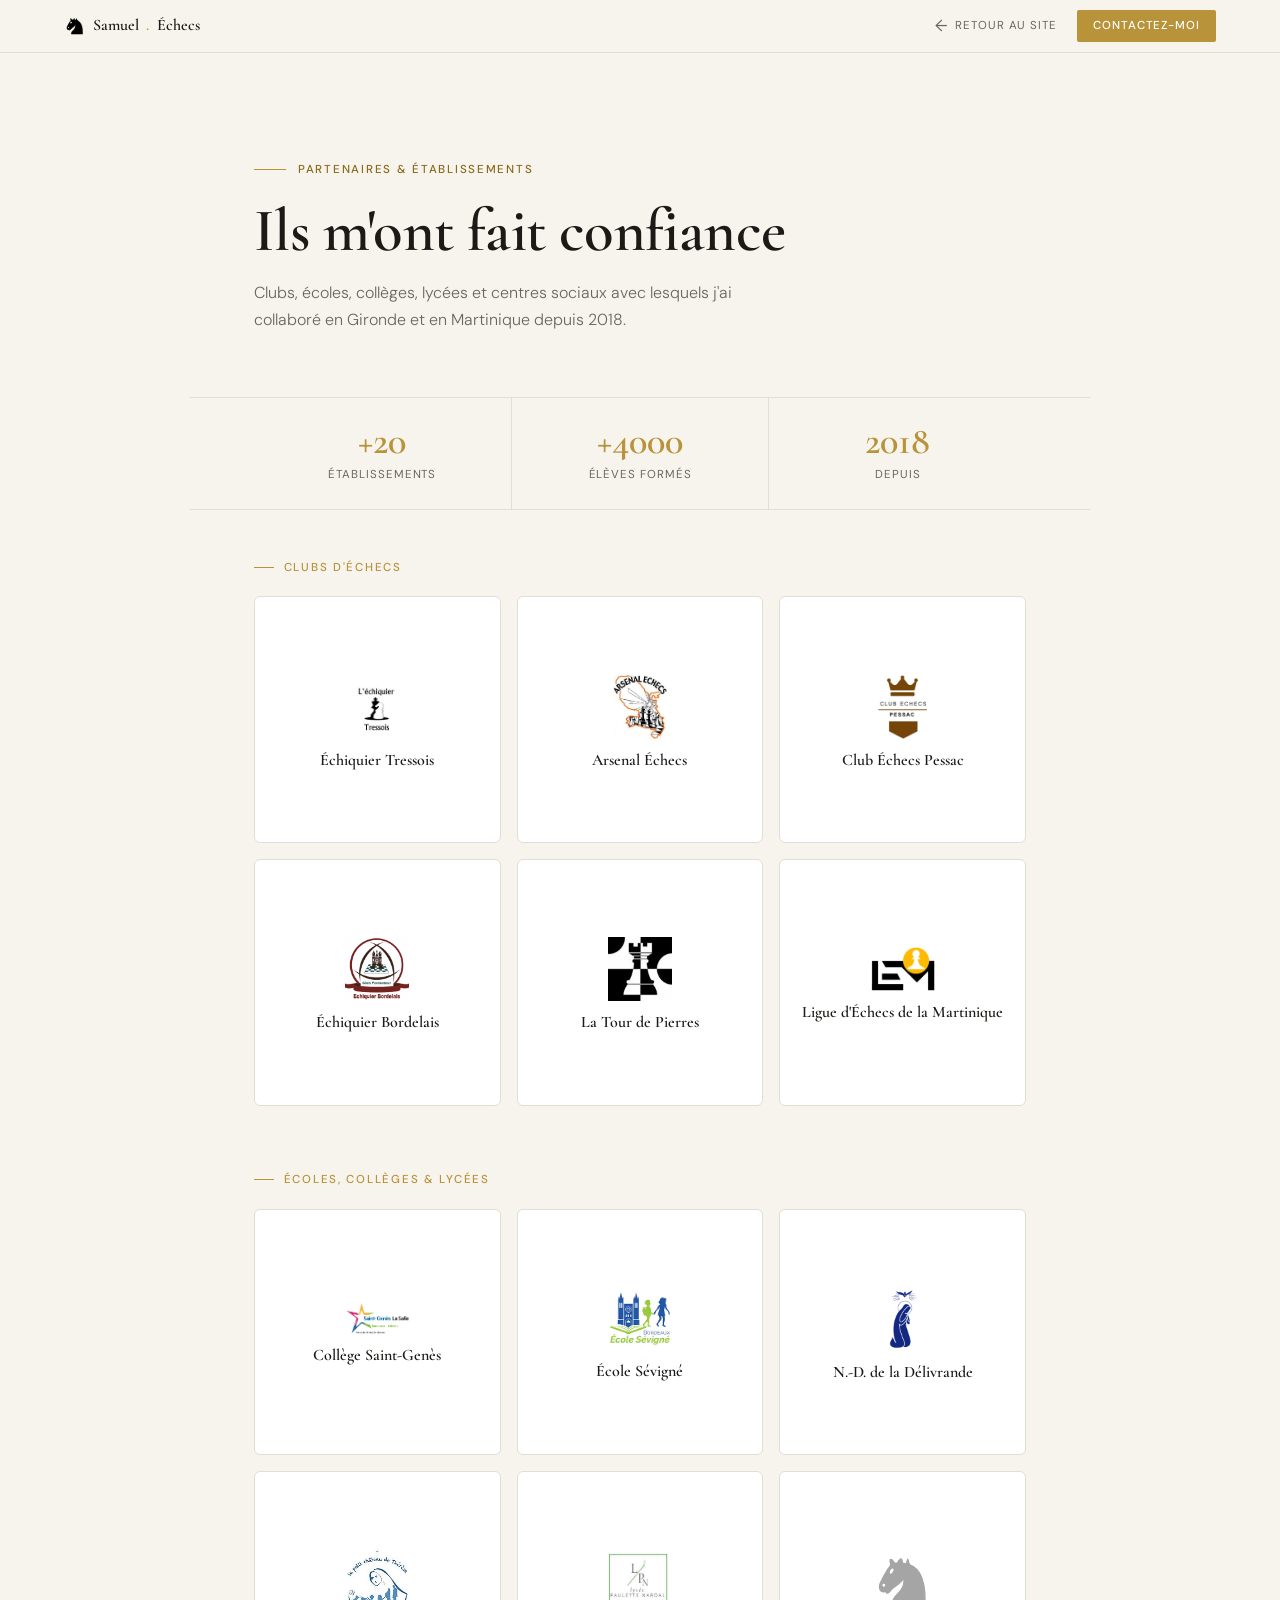
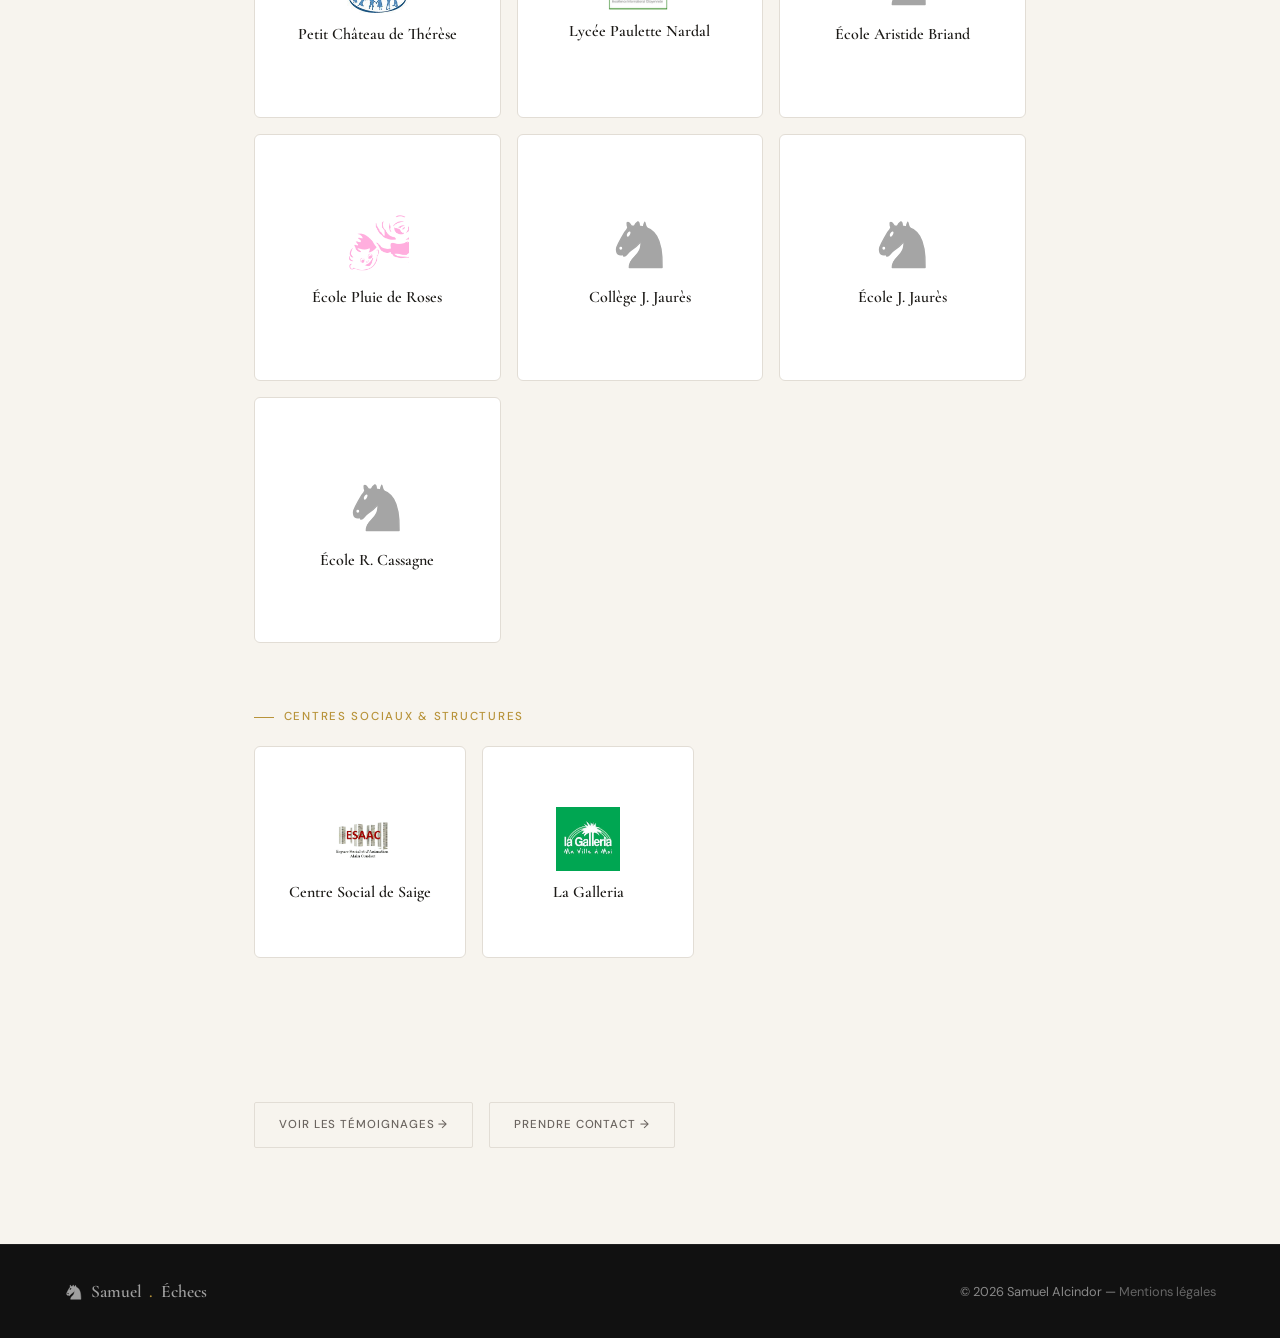
==== confiance.html @ c33df467 "Initial commit — Samuel Échecs site web Site statique complet : index, contact, FAQ, témoignages, pa" ====
﻿<!DOCTYPE html>
<html lang="fr">
<head>
<meta charset="UTF-8">
<meta name="viewport" content="width=device-width, initial-scale=1.0">
<title>Ils m'ont fait confiance — Samuel Échecs</title>
<meta name="description" content="Les écoles, collèges, lycées et clubs avec lesquels Samuel Alcindor a collaboré pour proposer des cours d'échecs en Gironde et en Martinique.">
<meta name="robots" content="index, follow">
<link rel="canonical" href="https://samuel-echecs.fr/confiance.html">
<link rel="icon" type="image/svg+xml" href="logos/knight.svg">
<link href="https://fonts.googleapis.com/css2?family=Cormorant+Garamond:ital,wght@0,400;0,600;1,400&family=DM+Sans:wght@300;400;500&display=swap" rel="stylesheet">
<link rel="stylesheet" href="style-pages.css">
<style>
  /* Styles spécifiques à la page confiance */
  .page-header { max-width: 900px; }

  /* STATS */
  .stats-strip { display: flex; gap: 0; max-width: 900px; margin: 0 auto 3rem; padding: 0 4rem; border-top: 1px solid var(--border); border-bottom: 1px solid var(--border); }
  .stat-item { flex: 1; padding: 1.5rem 0; text-align: center; border-right: 1px solid var(--border); }
  .stat-item:last-child { border-right: none; }
  .stat-number { font-family: 'Cormorant Garamond', serif; font-size: 2.4rem; font-weight: 600; color: var(--gold); display: block; line-height: 1; }
  .stat-label { font-size: 0.72rem; color: var(--muted); text-transform: uppercase; letter-spacing: 0.08em; margin-top: 0.3rem; display: block; }

  /* SECTION */
  .section-block { max-width: 900px; margin: 0 auto; padding: 0 4rem 5rem; }
  .section-label { font-size: 0.72rem; font-weight: 500; letter-spacing: 0.15em; text-transform: uppercase; color: var(--gold); margin-bottom: 1.2rem; display: flex; align-items: center; gap: 0.6rem; }
  .section-label::before { content: ''; display: inline-block; width: 20px; height: 1px; background: var(--gold); }

  /* GRILLE PARTENAIRES */
  .partners-full-grid { display: grid; grid-template-columns: repeat(auto-fill, minmax(200px, 1fr)); gap: 1rem; margin-bottom: 4rem; }

  /* CARTE */
  .pc { position: relative; overflow: hidden; background: var(--white); border: 1px solid var(--border); border-radius: 6px; aspect-ratio: 1 / 1; display: flex; flex-direction: column; align-items: center; justify-content: center; gap: 0.75rem; padding: 1.5rem 1rem 1.2rem; cursor: default; transition: box-shadow 0.2s, border-color 0.2s; }
  .pc:hover { box-shadow: 0 8px 32px rgba(0,0,0,0.1); border-color: rgba(184,147,58,0.3); }
  .pc-logo { max-width: 64px; max-height: 64px; object-fit: contain; }
  .pc-badge { width: 56px; height: 56px; border-radius: 4px; display: flex; align-items: center; justify-content: center; font-size: 0.75rem; font-weight: 700; letter-spacing: 0.04em; flex-shrink: 0; }
  .pc-badge.dark    { background: var(--dark); color: #fff; }
  .pc-badge.gold    { background: var(--gold); color: #fff; }
  .pc-badge.outline { background: transparent; border: 2px solid var(--border); color: var(--dark); }
  .pc-name { font-family: 'Cormorant Garamond', serif; font-size: 1rem; font-weight: 600; color: var(--dark); text-align: center; line-height: 1.2; }

  footer { margin-top: 2rem; }

  @media (max-width: 768px) {
    .stats-strip { padding: 0 1.5rem; flex-wrap: wrap; }
    .stat-item { flex: 1 1 50%; border-right: none; border-bottom: 1px solid var(--border); }
    .section-block { padding: 0 1.5rem 3rem; }
    .partners-full-grid { grid-template-columns: repeat(auto-fill, minmax(150px, 1fr)); gap: 0.75rem; }
  }
</style>
</head>
<body>

<nav>
  <a href="index.html" class="nav-logo">
    <img src="logos/knight.svg" alt="Cavalier échecs">
    Samuel<span>.</span>Échecs
  </a>
  <div class="nav-right">
    <a href="index.html" class="nav-back">Retour au site</a>
    <a href="contact.html" class="nav-cta">Contactez-moi</a>
  </div>
</nav>

<header class="page-header">
  <p class="page-eyebrow">Partenaires & Établissements</p>
  <h1 class="page-title">Ils m'ont fait confiance</h1>
  <p class="page-subtitle">Clubs, écoles, collèges, lycées et centres sociaux avec lesquels j'ai collaboré en Gironde et en Martinique depuis 2018.</p>
</header>

<div class="stats-strip">
  <div class="stat-item">
    <span class="stat-number">+20</span>
    <span class="stat-label">Établissements</span>
  </div>
  <div class="stat-item">
    <span class="stat-number">+4000</span>
    <span class="stat-label">Élèves formés</span>
  </div>
  <div class="stat-item">
    <span class="stat-number">2018</span>
    <span class="stat-label">Depuis</span>
  </div>
</div>

<!-- CLUBS -->
<div class="section-block">
  <p class="section-label">Clubs d'échecs</p>
  <div class="partners-full-grid">

    <div class="pc">
      <img src="logos/tressois.png" alt="" class="pc-logo">
      <p class="pc-name">Échiquier Tressois</p>
    </div>

    <div class="pc">
      <img src="logos/arsenal.jpg" alt="" class="pc-logo">
      <p class="pc-name">Arsenal Échecs</p>
    </div>

    <div class="pc">
      <img src="logos/pessac.png" alt="" class="pc-logo">
      <p class="pc-name">Club Échecs Pessac</p>
    </div>

    <div class="pc">
      <img src="logos/bordelais.png" alt="" class="pc-logo">
      <p class="pc-name">Échiquier Bordelais</p>
    </div>

    <div class="pc">
      <img src="logos/tour-de-pierres.jpg" alt="" class="pc-logo">
      <p class="pc-name">La Tour de Pierres</p>
    </div>

    <div class="pc">
      <img src="logos/martinique.png" alt="" class="pc-logo">
      <p class="pc-name">Ligue d'Échecs de la Martinique</p>
    </div>

  </div>

  <!-- ÉCOLES & COLLÈGES -->
  <p class="section-label">Écoles, collèges & lycées</p>
  <div class="partners-full-grid">

    <div class="pc">
      <img src="logos/saint-genes.png" alt="" class="pc-logo">
      <p class="pc-name">Collège Saint-Genès</p>
    </div>

    <div class="pc">
      <img src="logos/sevigne.png" alt="" class="pc-logo">
      <p class="pc-name">École Sévigné</p>
    </div>

    <div class="pc">
      <img src="logos/ndd.png" alt="" class="pc-logo">
      <p class="pc-name">N.-D. de la Délivrande</p>
    </div>

    <div class="pc">
      <img src="logos/petit-chateau.jpg" alt="" class="pc-logo">
      <p class="pc-name">Petit Château de Thérèse</p>
    </div>

    <div class="pc">
      <img src="logos/nardal.png" alt="" class="pc-logo">
      <p class="pc-name">Lycée Paulette Nardal</p>
    </div>

    <div class="pc">
      <img src="logos/knight.svg" alt="" class="pc-logo" style="opacity:0.35;filter:grayscale(1);">
      <p class="pc-name">École Aristide Briand</p>
    </div>

    <div class="pc">
      <img src="logos/pluie-de-roses.png" alt="" class="pc-logo">
      <p class="pc-name">École Pluie de Roses</p>
    </div>

    <div class="pc">
      <img src="logos/knight.svg" alt="" class="pc-logo" style="opacity:0.35;filter:grayscale(1);">
      <p class="pc-name">Collège J. Jaurès</p>
    </div>

    <div class="pc">
      <img src="logos/knight.svg" alt="" class="pc-logo" style="opacity:0.35;filter:grayscale(1);">
      <p class="pc-name">École J. Jaurès</p>
    </div>

    <div class="pc">
      <img src="logos/knight.svg" alt="" class="pc-logo" style="opacity:0.35;filter:grayscale(1);">
      <p class="pc-name">École R. Cassagne</p>
    </div>

  </div>

  <!-- CENTRES & STRUCTURES -->
  <p class="section-label">Centres sociaux & structures</p>
  <div class="partners-full-grid" style="max-width: 440px;">

    <div class="pc">
      <img src="logos/saige.png" alt="" class="pc-logo">
      <p class="pc-name">Centre Social de Saige</p>
    </div>

    <div class="pc">
      <img src="logos/galleria.jpg" alt="" class="pc-logo">
      <p class="pc-name">La Galleria</p>
    </div>

  </div>

</div>

<div style="max-width:900px;margin:0 auto;padding:0 4rem 4rem;display:flex;gap:1rem;flex-wrap:wrap;">
  <a href="temoignages.html" style="font-size:0.72rem;font-weight:500;letter-spacing:0.08em;text-transform:uppercase;color:var(--muted);text-decoration:none;border:1px solid var(--border);padding:0.75rem 1.5rem;border-radius:2px;transition:all 0.2s;">Voir les témoignages →</a>
  <a href="contact.html" style="font-size:0.72rem;font-weight:500;letter-spacing:0.08em;text-transform:uppercase;color:var(--muted);text-decoration:none;border:1px solid var(--border);padding:0.75rem 1.5rem;border-radius:2px;transition:all 0.2s;">Prendre contact →</a>
</div>

<footer>
  <a href="index.html" class="logo">
    <img src="logos/knight.svg" alt="Samuel Alcindor">
    Samuel<span>.</span>Échecs
  </a>
  <p>© 2026 Samuel Alcindor — <a href="mentions-legales.html" style="color:inherit;opacity:0.7;text-decoration:none;">Mentions légales</a></p>
</footer>

</body>
</html>
---- style-pages.css ----
/* ============================================================
   style-pages.css — CSS partagé entre faq, temoignages, confiance
   ============================================================ */

*, *::before, *::after { box-sizing: border-box; margin: 0; padding: 0; }

:root {
  --cream: #F7F4EE;
  --dark: #1C1A17;
  --gold: #B8933A;
  --gold-text: #8A6A1A; /* accessible sur fond clair — ratio ≥4.5:1 */
  --muted: #6B6560;
  --white: #FFFFFF;
  --border: #E2DDD5;
}

html { scroll-behavior: smooth; }

body {
  font-family: 'DM Sans', sans-serif;
  background: var(--cream);
  color: var(--dark);
  font-size: 16px;
  line-height: 1.7;
  overflow-x: hidden;
}

/* NAV */
nav {
  position: fixed;
  top: 0; left: 0; right: 0;
  z-index: 100;
  padding: 0.6rem 4rem;
  display: flex;
  justify-content: space-between;
  align-items: center;
  background: rgba(247,244,238,0.95);
  backdrop-filter: blur(12px);
  border-bottom: 1px solid var(--border);
}

.nav-logo {
  font-family: 'Cormorant Garamond', serif;
  font-size: 1rem;
  font-weight: 600;
  color: var(--dark);
  text-decoration: none;
  display: flex;
  align-items: center;
  gap: 0.45rem;
}

.nav-logo img { width: 22px; height: 22px; object-fit: contain; flex-shrink: 0; }
.nav-logo span { color: var(--gold); }

.nav-right {
  display: flex;
  align-items: center;
  gap: 1.25rem;
}

.nav-back {
  font-size: 0.72rem;
  font-weight: 400;
  letter-spacing: 0.08em;
  text-transform: uppercase;
  color: var(--muted);
  text-decoration: none;
  display: flex;
  align-items: center;
  gap: 0.5rem;
  transition: color 0.2s;
}

.nav-back:hover { color: var(--dark); }
.nav-back::before { content: '←'; font-size: 1rem; letter-spacing: 0; }

.nav-cta {
  font-size: 0.72rem;
  font-weight: 500;
  letter-spacing: 0.08em;
  text-transform: uppercase;
  color: var(--white);
  background: var(--gold);
  text-decoration: none;
  padding: 0.4rem 1rem;
  border-radius: 2px;
  transition: background 0.2s;
}

.nav-cta:hover { background: #A07E2E; }

@media (max-width: 600px) { .nav-back { display: none; } }

/* PAGE HEADER */
.page-header {
  padding: 10rem 4rem 4rem;
  max-width: 960px;
  margin: 0 auto;
}

.page-eyebrow {
  font-size: 0.72rem;
  font-weight: 500;
  letter-spacing: 0.15em;
  text-transform: uppercase;
  color: var(--gold-text);
  margin-bottom: 1.2rem;
  display: flex;
  align-items: center;
  gap: 0.75rem;
}

.page-eyebrow::before {
  content: '';
  display: inline-block;
  width: 32px; height: 1px;
  background: var(--gold);
}

.page-title {
  font-family: 'Cormorant Garamond', serif;
  font-size: clamp(2.4rem, 5vw, 3.8rem);
  font-weight: 600;
  line-height: 1.05;
  color: var(--dark);
  margin-bottom: 1rem;
  letter-spacing: -0.01em;
}

.page-subtitle {
  font-size: 1rem;
  color: var(--muted);
  font-weight: 300;
  max-width: 540px;
  line-height: 1.7;
}

/* FOOTER */
footer {
  background: #111;
  padding: 2rem 4rem;
  display: flex;
  justify-content: space-between;
  align-items: center;
  border-top: 1px solid rgba(255,255,255,0.06);
}

footer .logo {
  font-family: 'Cormorant Garamond', serif;
  font-size: 1.1rem;
  font-weight: 600;
  color: rgba(255,255,255,0.6);
  display: inline-flex;
  align-items: center;
  gap: 0.45rem;
  text-decoration: none;
}

footer .logo img { width: 20px; height: 20px; object-fit: contain; opacity: 0.6; filter: invert(1); }
footer .logo span { color: var(--gold); }
footer p { font-size: 0.8rem; color: rgba(255,255,255,0.5); }
footer a { color: inherit; }

/* SCREEN-READER ONLY */
.sr-only {
  position: absolute;
  width: 1px; height: 1px;
  padding: 0; margin: -1px;
  overflow: hidden;
  clip: rect(0,0,0,0);
  white-space: nowrap;
  border: 0;
}

/* FOCUS */
*:focus-visible {
  outline: 2px solid var(--gold);
  outline-offset: 3px;
  border-radius: 2px;
}

/* REDUCED MOTION */
@media (prefers-reduced-motion: reduce) {
  *, *::before, *::after {
    animation-duration: 0.01ms !important;
    transition-duration: 0.01ms !important;
  }
}

/* RESPONSIVE */
@media (max-width: 768px) {
  nav { padding: 0.6rem 1.5rem; }
  .page-header { padding: 8rem 1.5rem 3rem; }
  footer { padding: 1.5rem; flex-direction: column; gap: 0.5rem; text-align: center; }
}
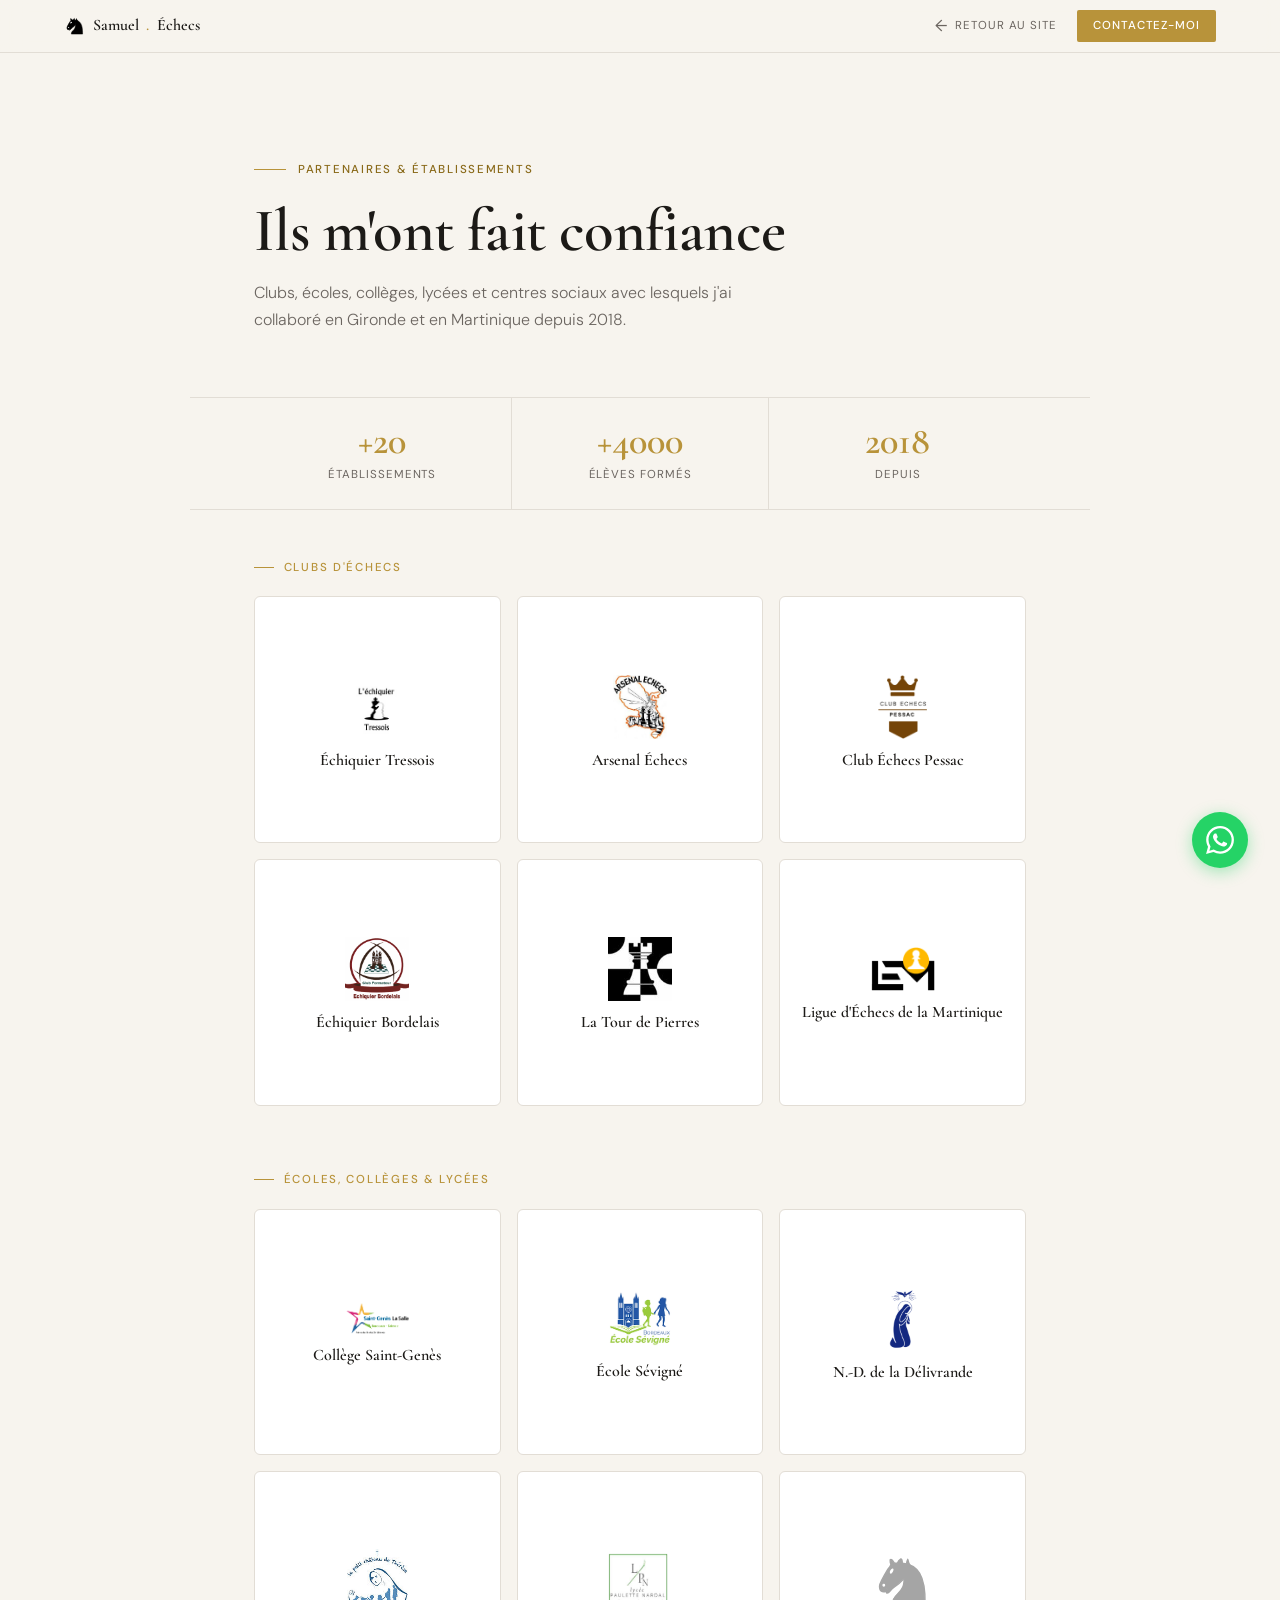
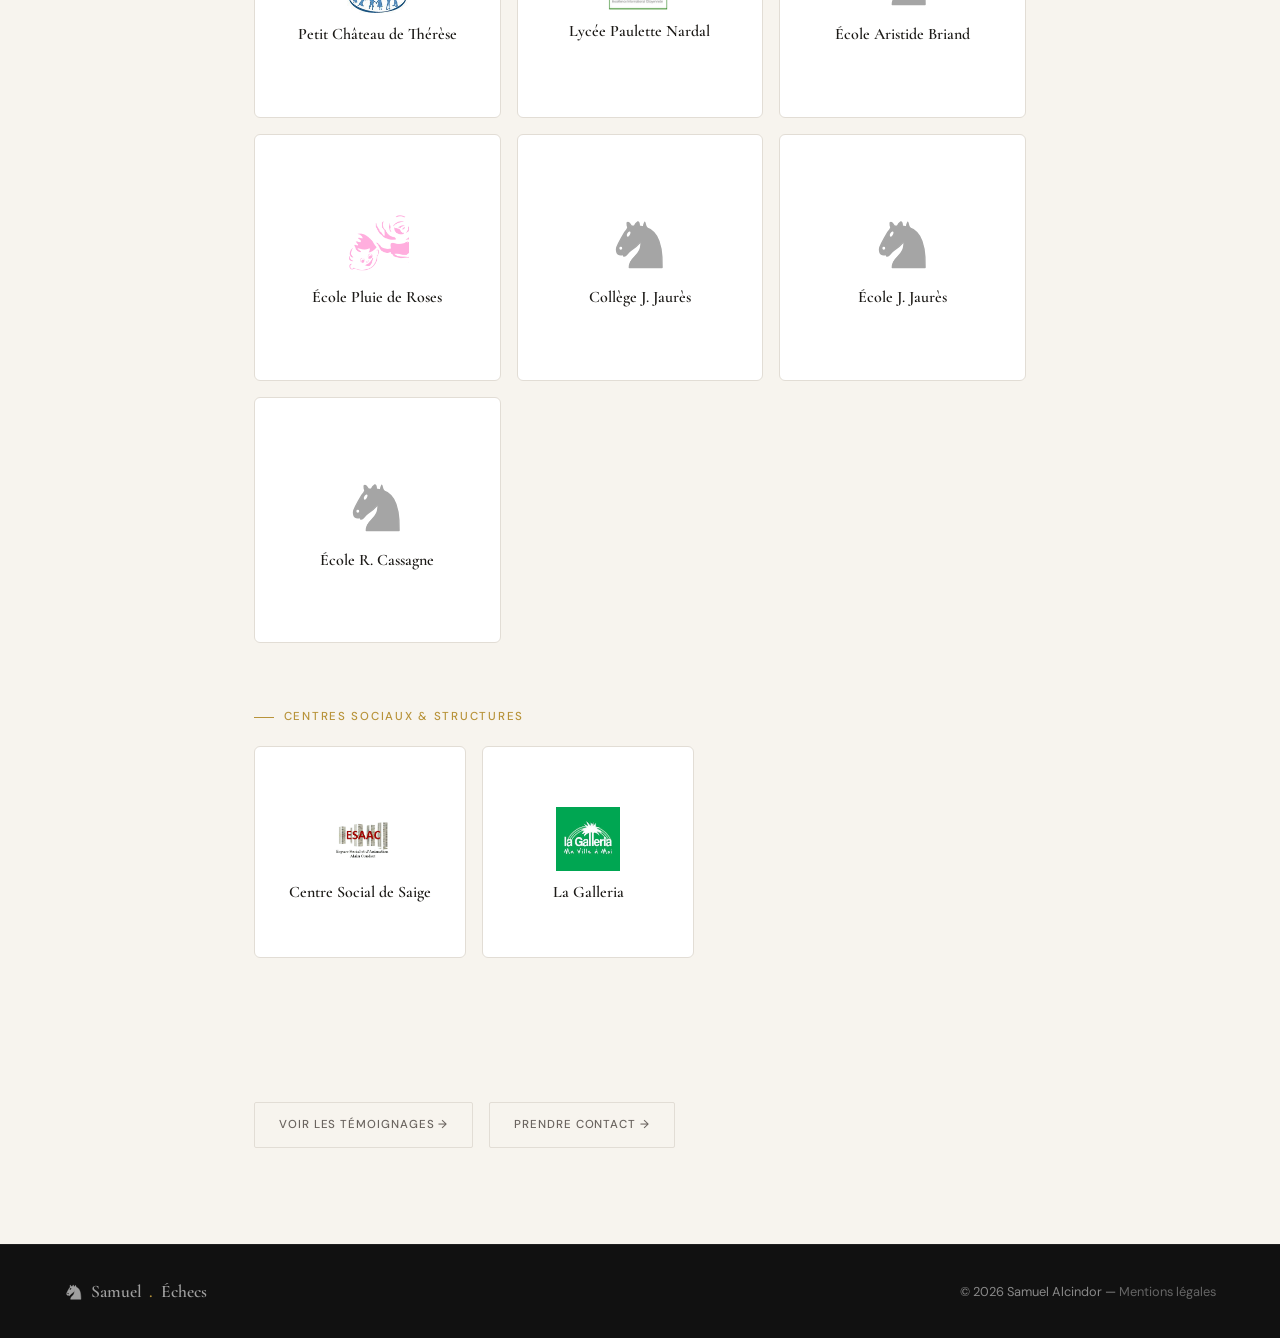
==== commit ba2726ae: "Ajout bouton WhatsApp flottant sur toutes les pages" ====
--- a/confiance.html
+++ b/confiance.html
@@ -207,5 +207,8 @@
   <p>© 2026 Samuel Alcindor — <a href="mentions-legales.html" style="color:inherit;opacity:0.7;text-decoration:none;">Mentions légales</a></p>
 </footer>
 
+
+<!-- WhatsApp flottant -->
+<a href='https://wa.me/33686103943?text=Bonjour%20Samuel%2C%20je%20voudrais%20en%20savoir%20plus%20sur%20vos%20cours%20d%27%C3%A9checs.' class='whatsapp-float' target='_blank' rel='noopener' aria-label='Contactez-moi sur WhatsApp'><svg xmlns='http://www.w3.org/2000/svg' viewBox='0 0 24 24' fill='white' width='28' height='28'><path d='M17.472 14.382c-.297-.149-1.758-.867-2.03-.967-.273-.099-.471-.148-.67.15-.197.297-.767.966-.94 1.164-.173.199-.347.223-.644.075-.297-.15-1.255-.463-2.39-1.475-.883-.788-1.48-1.761-1.653-2.059-.173-.297-.018-.458.13-.606.134-.133.298-.347.446-.52.149-.174.198-.298.298-.497.099-.198.05-.371-.025-.52-.075-.149-.669-1.612-.916-2.207-.242-.579-.487-.5-.669-.51-.173-.008-.371-.01-.57-.01-.198 0-.52.074-.792.372-.272.297-1.04 1.016-1.04 2.479 0 1.462 1.065 2.875 1.213 3.074.149.198 2.096 3.2 5.077 4.487.709.306 1.262.489 1.694.625.712.227 1.36.195 1.871.118.571-.085 1.758-.719 2.006-1.413.248-.694.248-1.289.173-1.413-.074-.124-.272-.198-.57-.347m-5.421 7.403h-.004a9.87 9.87 0 01-5.031-1.378l-.361-.214-3.741.982.998-3.648-.235-.374a9.86 9.86 0 01-1.51-5.26c.001-5.45 4.436-9.884 9.888-9.884 2.64 0 5.122 1.03 6.988 2.898a9.825 9.825 0 012.893 6.994c-.003 5.45-4.437 9.884-9.885 9.884m8.413-18.297A11.815 11.815 0 0012.05 0C5.495 0 .16 5.335.157 11.892c0 2.096.547 4.142 1.588 5.945L.057 24l6.305-1.654a11.882 11.882 0 005.683 1.448h.005c6.554 0 11.89-5.335 11.893-11.893a11.821 11.821 0 00-3.48-8.413z'/></svg></a>
 </body>
 </html>
--- a/style-pages.css
+++ b/style-pages.css
@@ -194,3 +194,25 @@
   .page-header { padding: 8rem 1.5rem 3rem; }
   footer { padding: 1.5rem; flex-direction: column; gap: 0.5rem; text-align: center; }
 }
+
+/* ── WhatsApp flottant ── */
+.whatsapp-float {
+  position: fixed;
+  bottom: 2rem;
+  right: 2rem;
+  width: 56px;
+  height: 56px;
+  background: #25D366;
+  border-radius: 50%;
+  display: flex;
+  align-items: center;
+  justify-content: center;
+  box-shadow: 0 4px 16px rgba(37,211,102,0.4);
+  z-index: 999;
+  transition: transform 0.2s, box-shadow 0.2s;
+  text-decoration: none;
+}
+.whatsapp-float:hover {
+  transform: scale(1.08);
+  box-shadow: 0 6px 24px rgba(37,211,102,0.55);
+}
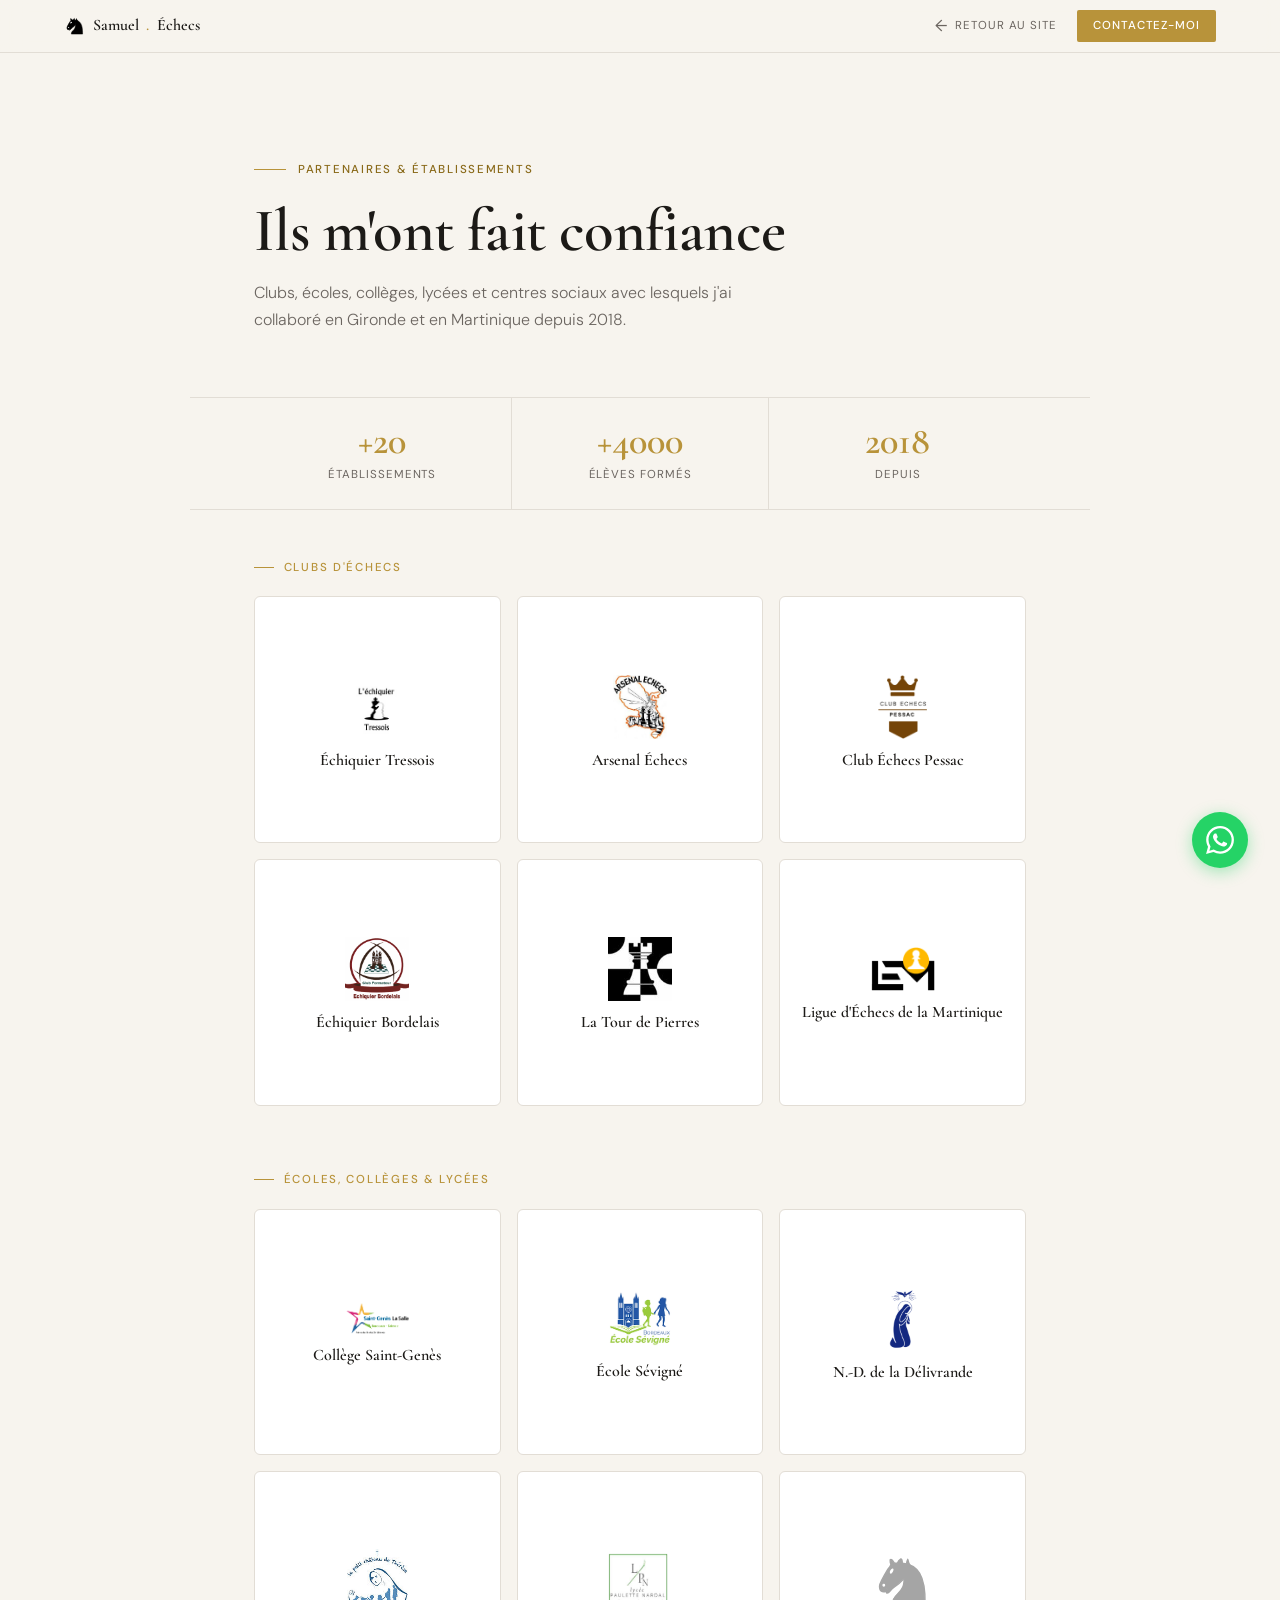
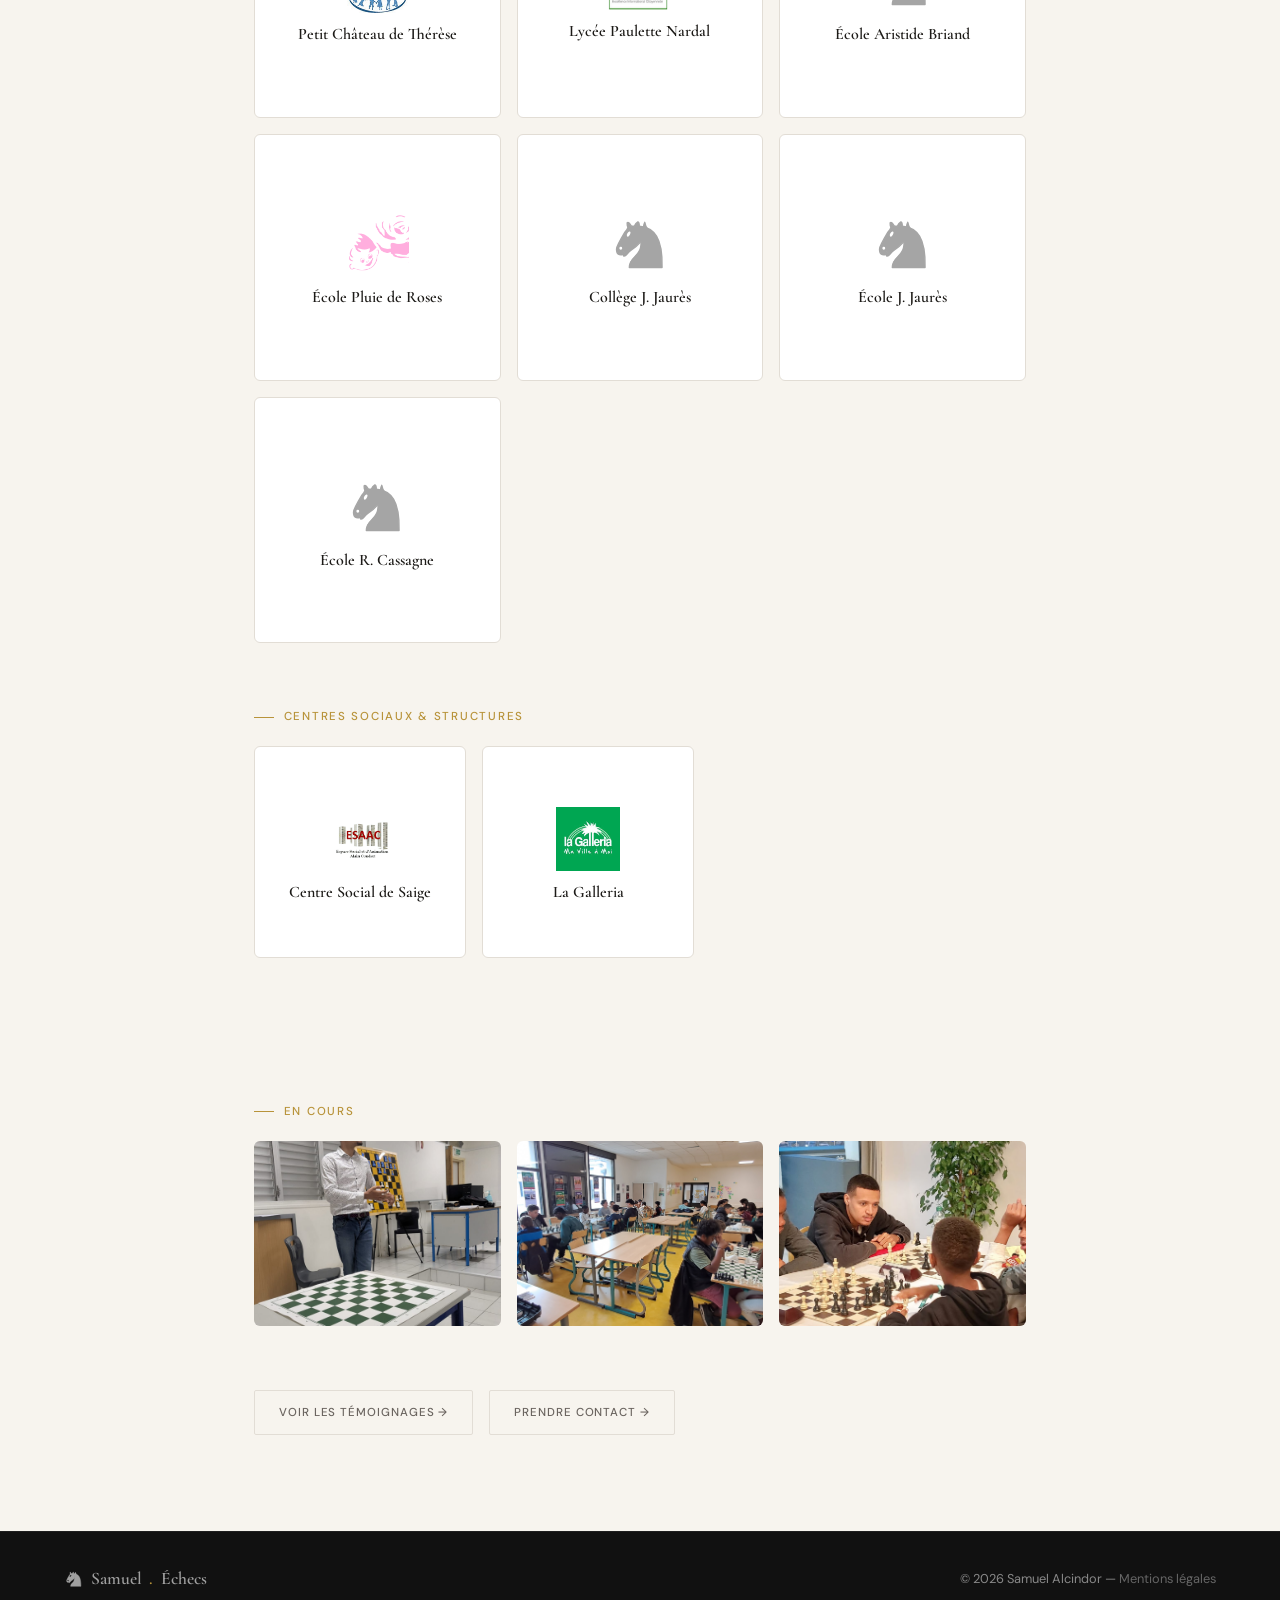
==== commit 8b893b32: "Ajout galerie photos avec lightbox sur confiance.html" ====
--- a/confiance.html
+++ b/confiance.html
@@ -1,6 +1,14 @@
 ﻿<!DOCTYPE html>
 <html lang="fr">
 <head>
+<!-- Google tag (gtag.js) -->
+<script async src="https://www.googletagmanager.com/gtag/js?id=G-8VYXF5THNR"></script>
+<script>
+  window.dataLayer = window.dataLayer || [];
+  function gtag(){dataLayer.push(arguments);}
+  gtag('js', new Date());
+  gtag('config', 'G-8VYXF5THNR');
+</script>
 <meta charset="UTF-8">
 <meta name="viewport" content="width=device-width, initial-scale=1.0">
 <title>Ils m'ont fait confiance — Samuel Échecs</title>
@@ -39,6 +47,19 @@
   .pc-badge.outline { background: transparent; border: 2px solid var(--border); color: var(--dark); }
   .pc-name { font-family: 'Cormorant Garamond', serif; font-size: 1rem; font-weight: 600; color: var(--dark); text-align: center; line-height: 1.2; }
 
+  /* GALERIE */
+  .photos-grid { display: grid; grid-template-columns: repeat(3, 1fr); gap: 1rem; margin-bottom: 1rem; }
+  .photo-item { border-radius: 6px; overflow: hidden; aspect-ratio: 4/3; cursor: pointer; }
+  .photo-item img { width: 100%; height: 100%; object-fit: cover; display: block; transition: transform 0.3s ease; }
+  .photo-item:hover img { transform: scale(1.03); }
+
+  /* LIGHTBOX */
+  .lightbox { display: none; position: fixed; inset: 0; background: rgba(28,26,23,0.92); z-index: 2000; align-items: center; justify-content: center; padding: 2rem; cursor: zoom-out; }
+  .lightbox.open { display: flex; }
+  .lightbox img { max-width: 90vw; max-height: 88vh; object-fit: contain; border-radius: 4px; box-shadow: 0 16px 64px rgba(0,0,0,0.5); cursor: default; }
+  .lightbox-close { position: absolute; top: 1.5rem; right: 1.5rem; width: 40px; height: 40px; background: rgba(255,255,255,0.12); border: none; border-radius: 50%; color: #fff; font-size: 1.2rem; cursor: pointer; display: flex; align-items: center; justify-content: center; transition: background 0.2s; }
+  .lightbox-close:hover { background: rgba(255,255,255,0.25); }
+
   footer { margin-top: 2rem; }
 
   @media (max-width: 768px) {
@@ -46,6 +67,7 @@
     .stat-item { flex: 1 1 50%; border-right: none; border-bottom: 1px solid var(--border); }
     .section-block { padding: 0 1.5rem 3rem; }
     .partners-full-grid { grid-template-columns: repeat(auto-fill, minmax(150px, 1fr)); gap: 0.75rem; }
+    .photos-grid { grid-template-columns: 1fr; }
   }
 </style>
 </head>
@@ -194,6 +216,22 @@
 
 </div>
 
+<!-- GALERIE PHOTOS -->
+<div class="section-block" style="padding-bottom:3rem;">
+  <p class="section-label">En cours</p>
+  <div class="photos-grid">
+    <div class="photo-item">
+      <img src="photos/samuel-tableau.jpg" alt="Samuel Alcindor devant le tableau de démonstration">
+    </div>
+    <div class="photo-item">
+      <img src="photos/classe-echecs.jpg" alt="Élèves jouant aux échecs en classe">
+    </div>
+    <div class="photo-item">
+      <img src="photos/samuel-eleves.jpg" alt="Samuel avec ses élèves autour d'un échiquier">
+    </div>
+  </div>
+</div>
+
 <div style="max-width:900px;margin:0 auto;padding:0 4rem 4rem;display:flex;gap:1rem;flex-wrap:wrap;">
   <a href="temoignages.html" style="font-size:0.72rem;font-weight:500;letter-spacing:0.08em;text-transform:uppercase;color:var(--muted);text-decoration:none;border:1px solid var(--border);padding:0.75rem 1.5rem;border-radius:2px;transition:all 0.2s;">Voir les témoignages →</a>
   <a href="contact.html" style="font-size:0.72rem;font-weight:500;letter-spacing:0.08em;text-transform:uppercase;color:var(--muted);text-decoration:none;border:1px solid var(--border);padding:0.75rem 1.5rem;border-radius:2px;transition:all 0.2s;">Prendre contact →</a>
@@ -208,6 +246,30 @@
 </footer>
 
 
+<!-- Lightbox -->
+<div class="lightbox" id="lightbox" onclick="if(event.target===this)closeLightbox()">
+  <button class="lightbox-close" onclick="closeLightbox()" aria-label="Fermer">✕</button>
+  <img id="lightbox-img" src="" alt="">
+</div>
+<script>
+  document.querySelectorAll('.photo-item').forEach(function(item) {
+    item.addEventListener('click', function() {
+      var img = this.querySelector('img');
+      document.getElementById('lightbox-img').src = img.src;
+      document.getElementById('lightbox-img').alt = img.alt;
+      document.getElementById('lightbox').classList.add('open');
+      document.body.style.overflow = 'hidden';
+    });
+  });
+  function closeLightbox() {
+    document.getElementById('lightbox').classList.remove('open');
+    document.body.style.overflow = '';
+  }
+  document.addEventListener('keydown', function(e) {
+    if (e.key === 'Escape') closeLightbox();
+  });
+</script>
+
 <!-- WhatsApp flottant -->
 <a href='https://wa.me/33686103943?text=Bonjour%20Samuel%2C%20je%20voudrais%20en%20savoir%20plus%20sur%20vos%20cours%20d%27%C3%A9checs.' class='whatsapp-float' target='_blank' rel='noopener' aria-label='Contactez-moi sur WhatsApp'><svg xmlns='http://www.w3.org/2000/svg' viewBox='0 0 24 24' fill='white' width='28' height='28'><path d='M17.472 14.382c-.297-.149-1.758-.867-2.03-.967-.273-.099-.471-.148-.67.15-.197.297-.767.966-.94 1.164-.173.199-.347.223-.644.075-.297-.15-1.255-.463-2.39-1.475-.883-.788-1.48-1.761-1.653-2.059-.173-.297-.018-.458.13-.606.134-.133.298-.347.446-.52.149-.174.198-.298.298-.497.099-.198.05-.371-.025-.52-.075-.149-.669-1.612-.916-2.207-.242-.579-.487-.5-.669-.51-.173-.008-.371-.01-.57-.01-.198 0-.52.074-.792.372-.272.297-1.04 1.016-1.04 2.479 0 1.462 1.065 2.875 1.213 3.074.149.198 2.096 3.2 5.077 4.487.709.306 1.262.489 1.694.625.712.227 1.36.195 1.871.118.571-.085 1.758-.719 2.006-1.413.248-.694.248-1.289.173-1.413-.074-.124-.272-.198-.57-.347m-5.421 7.403h-.004a9.87 9.87 0 01-5.031-1.378l-.361-.214-3.741.982.998-3.648-.235-.374a9.86 9.86 0 01-1.51-5.26c.001-5.45 4.436-9.884 9.888-9.884 2.64 0 5.122 1.03 6.988 2.898a9.825 9.825 0 012.893 6.994c-.003 5.45-4.437 9.884-9.885 9.884m8.413-18.297A11.815 11.815 0 0012.05 0C5.495 0 .16 5.335.157 11.892c0 2.096.547 4.142 1.588 5.945L.057 24l6.305-1.654a11.882 11.882 0 005.683 1.448h.005c6.554 0 11.89-5.335 11.893-11.893a11.821 11.821 0 00-3.48-8.413z'/></svg></a>
 </body>
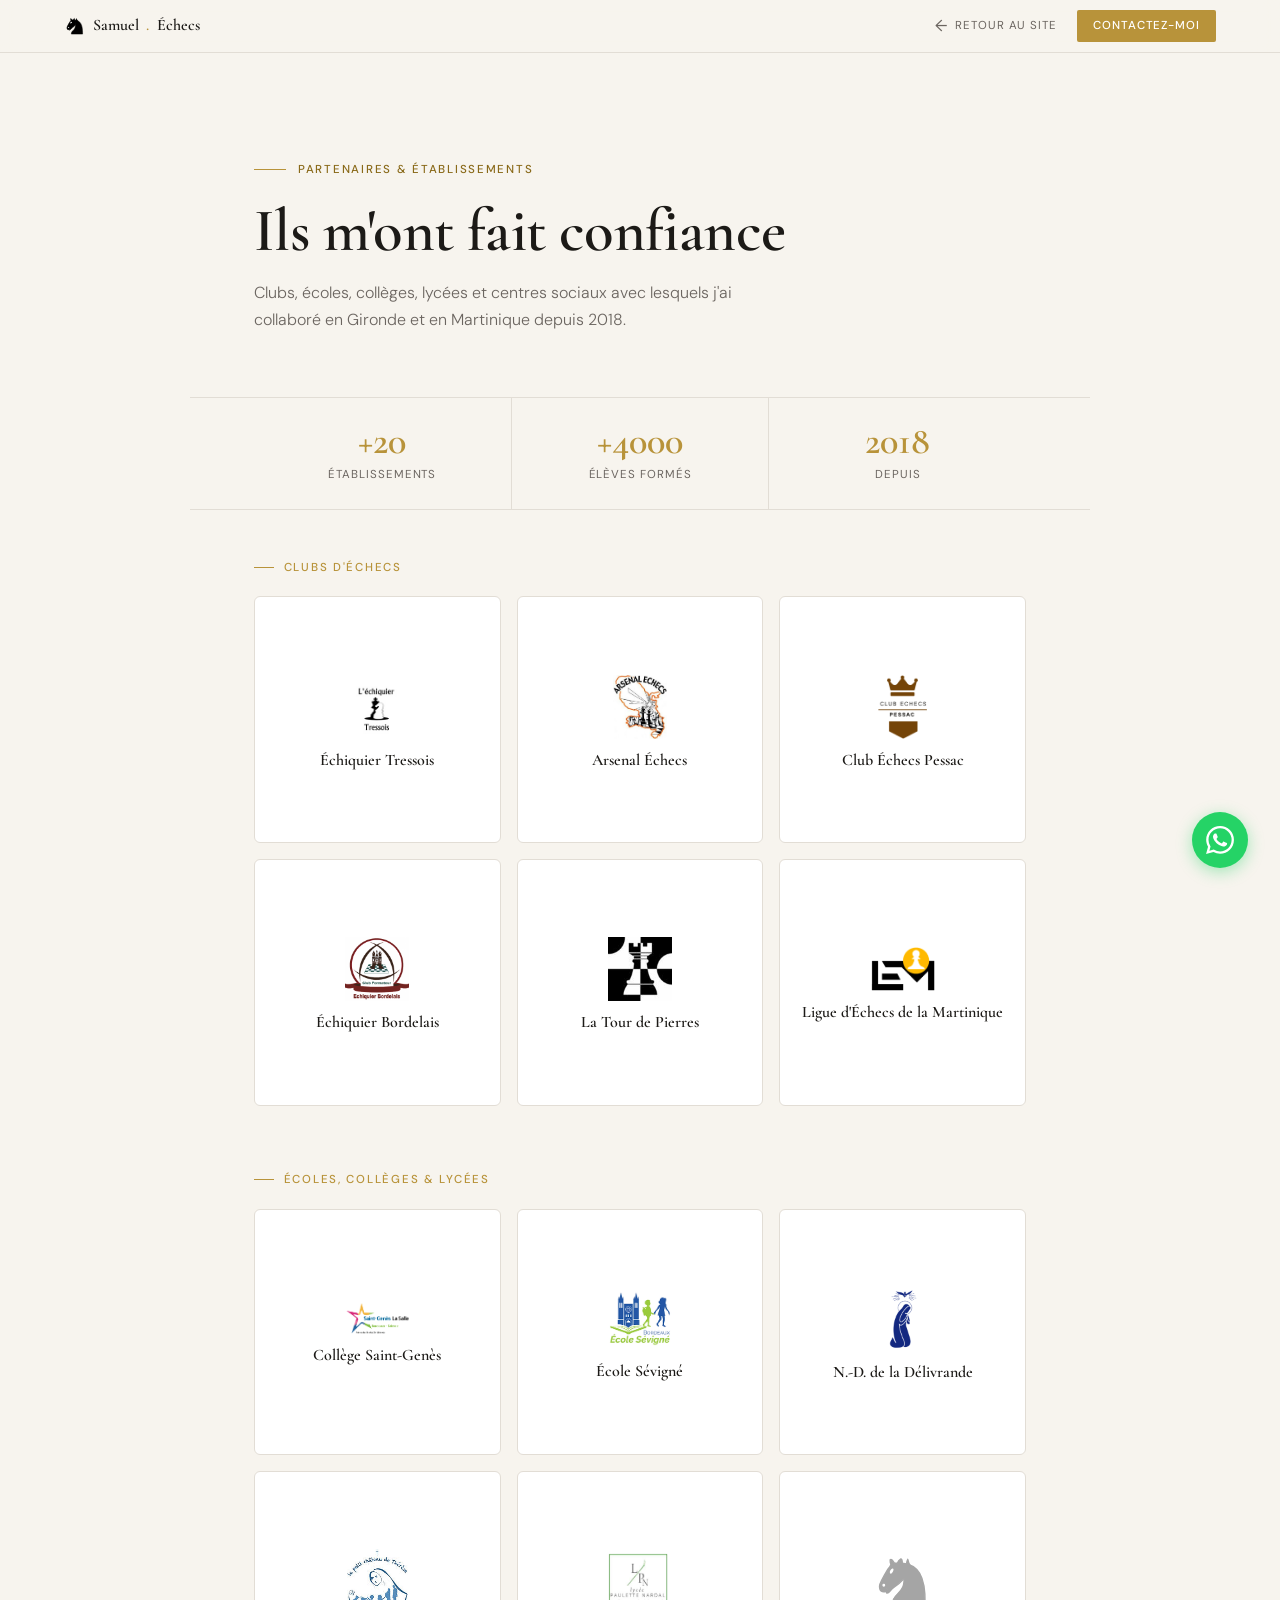
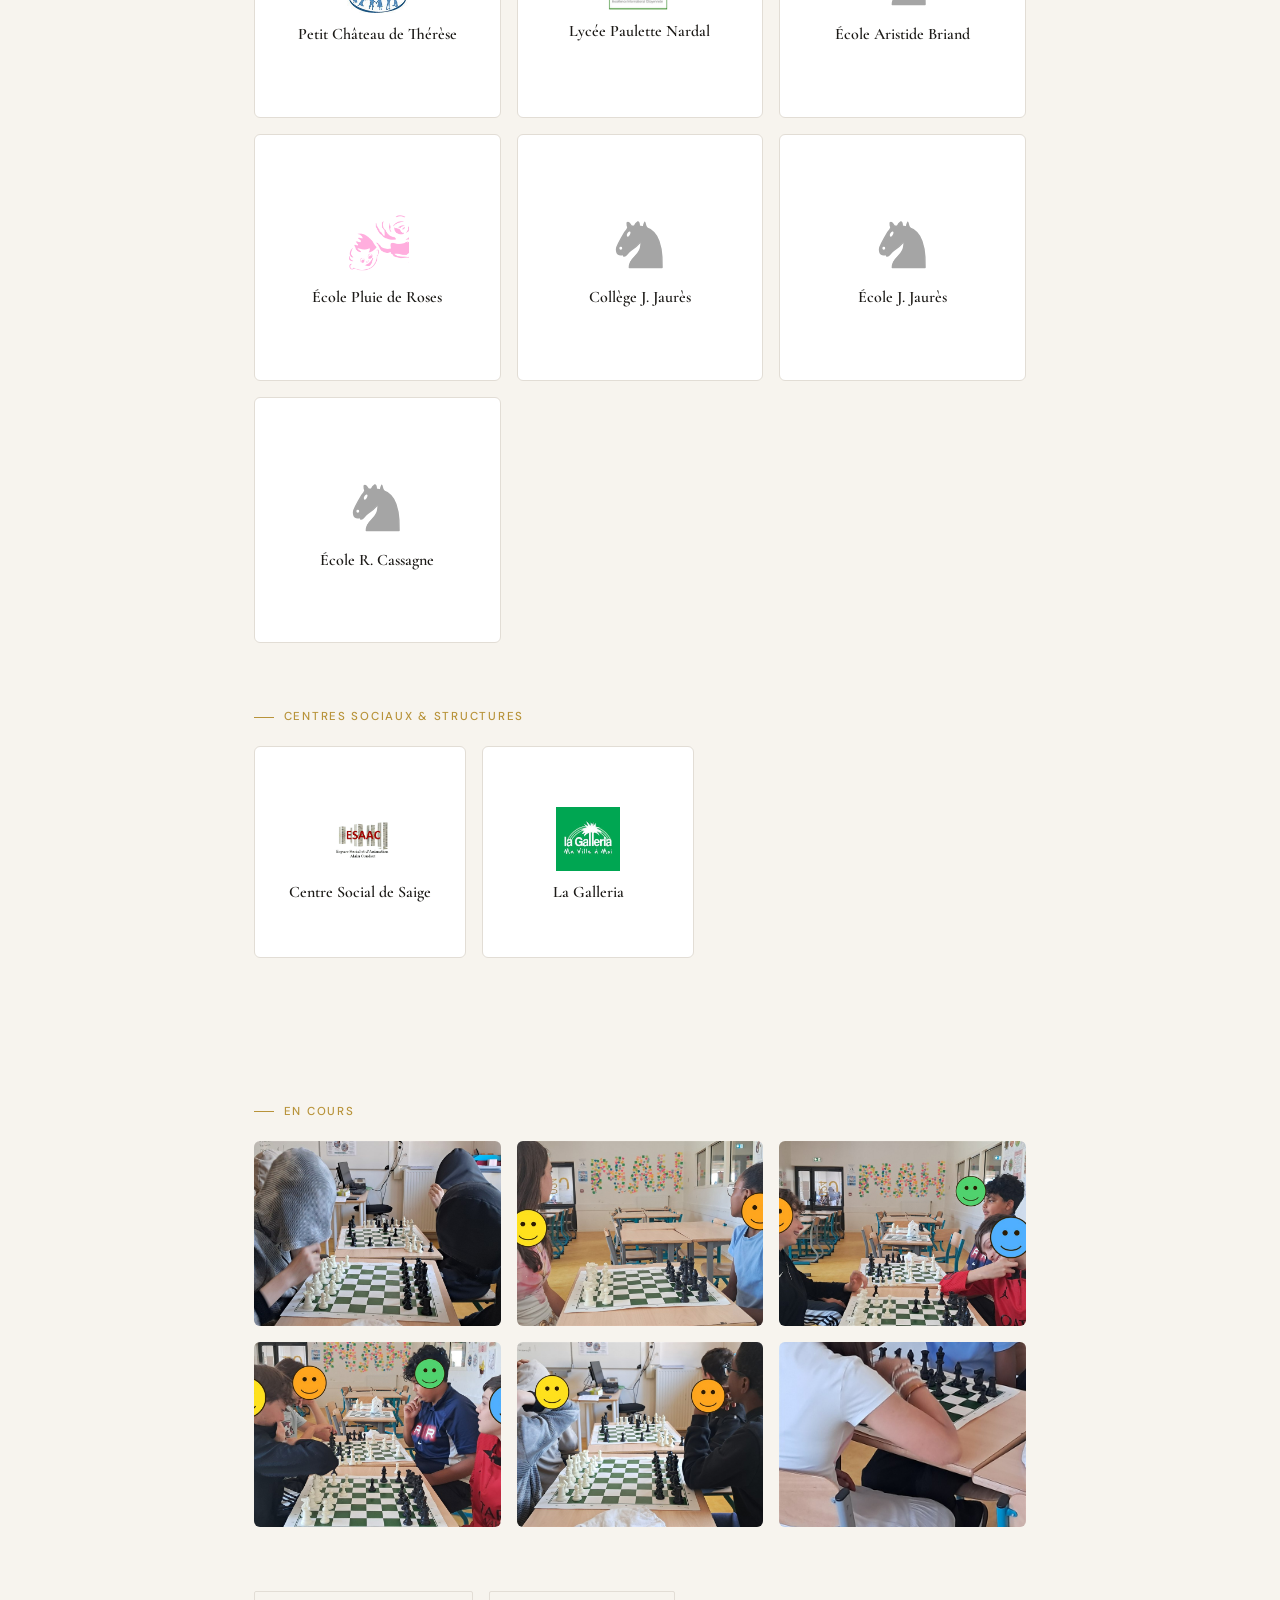
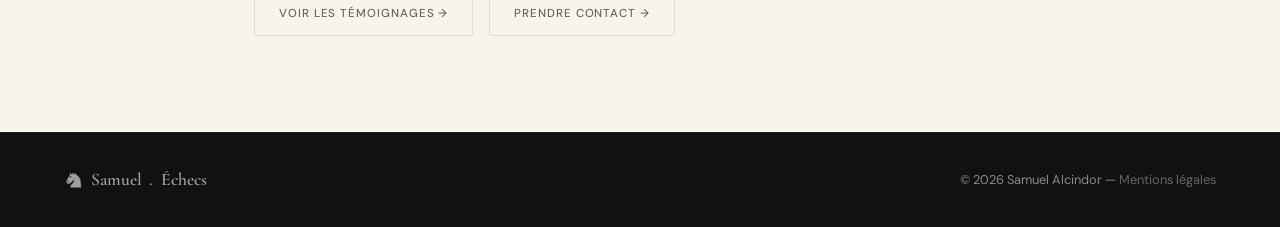
==== commit 006719da: "Galerie photos reelle : 6 photos de cours avec smileys Remplacement des photos placeholder par 6 vra" ====
--- a/confiance.html
+++ b/confiance.html
@@ -221,13 +221,22 @@
   <p class="section-label">En cours</p>
   <div class="photos-grid">
     <div class="photo-item">
-      <img src="photos/samuel-tableau.jpg" alt="Samuel Alcindor devant le tableau de démonstration">
-    </div>
-    <div class="photo-item">
-      <img src="photos/classe-echecs.jpg" alt="Élèves jouant aux échecs en classe">
-    </div>
-    <div class="photo-item">
-      <img src="photos/samuel-eleves.jpg" alt="Samuel avec ses élèves autour d'un échiquier">
+      <img src="photos/echecs-classe-1.jpg" alt="Deux élèves concentrés sur leur partie d'échecs" loading="lazy">
+    </div>
+    <div class="photo-item">
+      <img src="photos/echecs-classe-2.jpg" alt="Deux élèves face à face autour d'un échiquier" loading="lazy">
+    </div>
+    <div class="photo-item">
+      <img src="photos/echecs-classe-3.jpg" alt="Groupe d'élèves jouant aux échecs en classe" loading="lazy">
+    </div>
+    <div class="photo-item">
+      <img src="photos/echecs-classe-4.jpg" alt="Élèves concentrés autour d'un échiquier" loading="lazy">
+    </div>
+    <div class="photo-item">
+      <img src="photos/echecs-classe-5.jpg" alt="Élèves jouant aux échecs en salle de classe" loading="lazy">
+    </div>
+    <div class="photo-item">
+      <img src="photos/echecs-classe-6.jpg" alt="Deux élèves en tête-à-tête aux échecs" loading="lazy">
     </div>
   </div>
 </div>
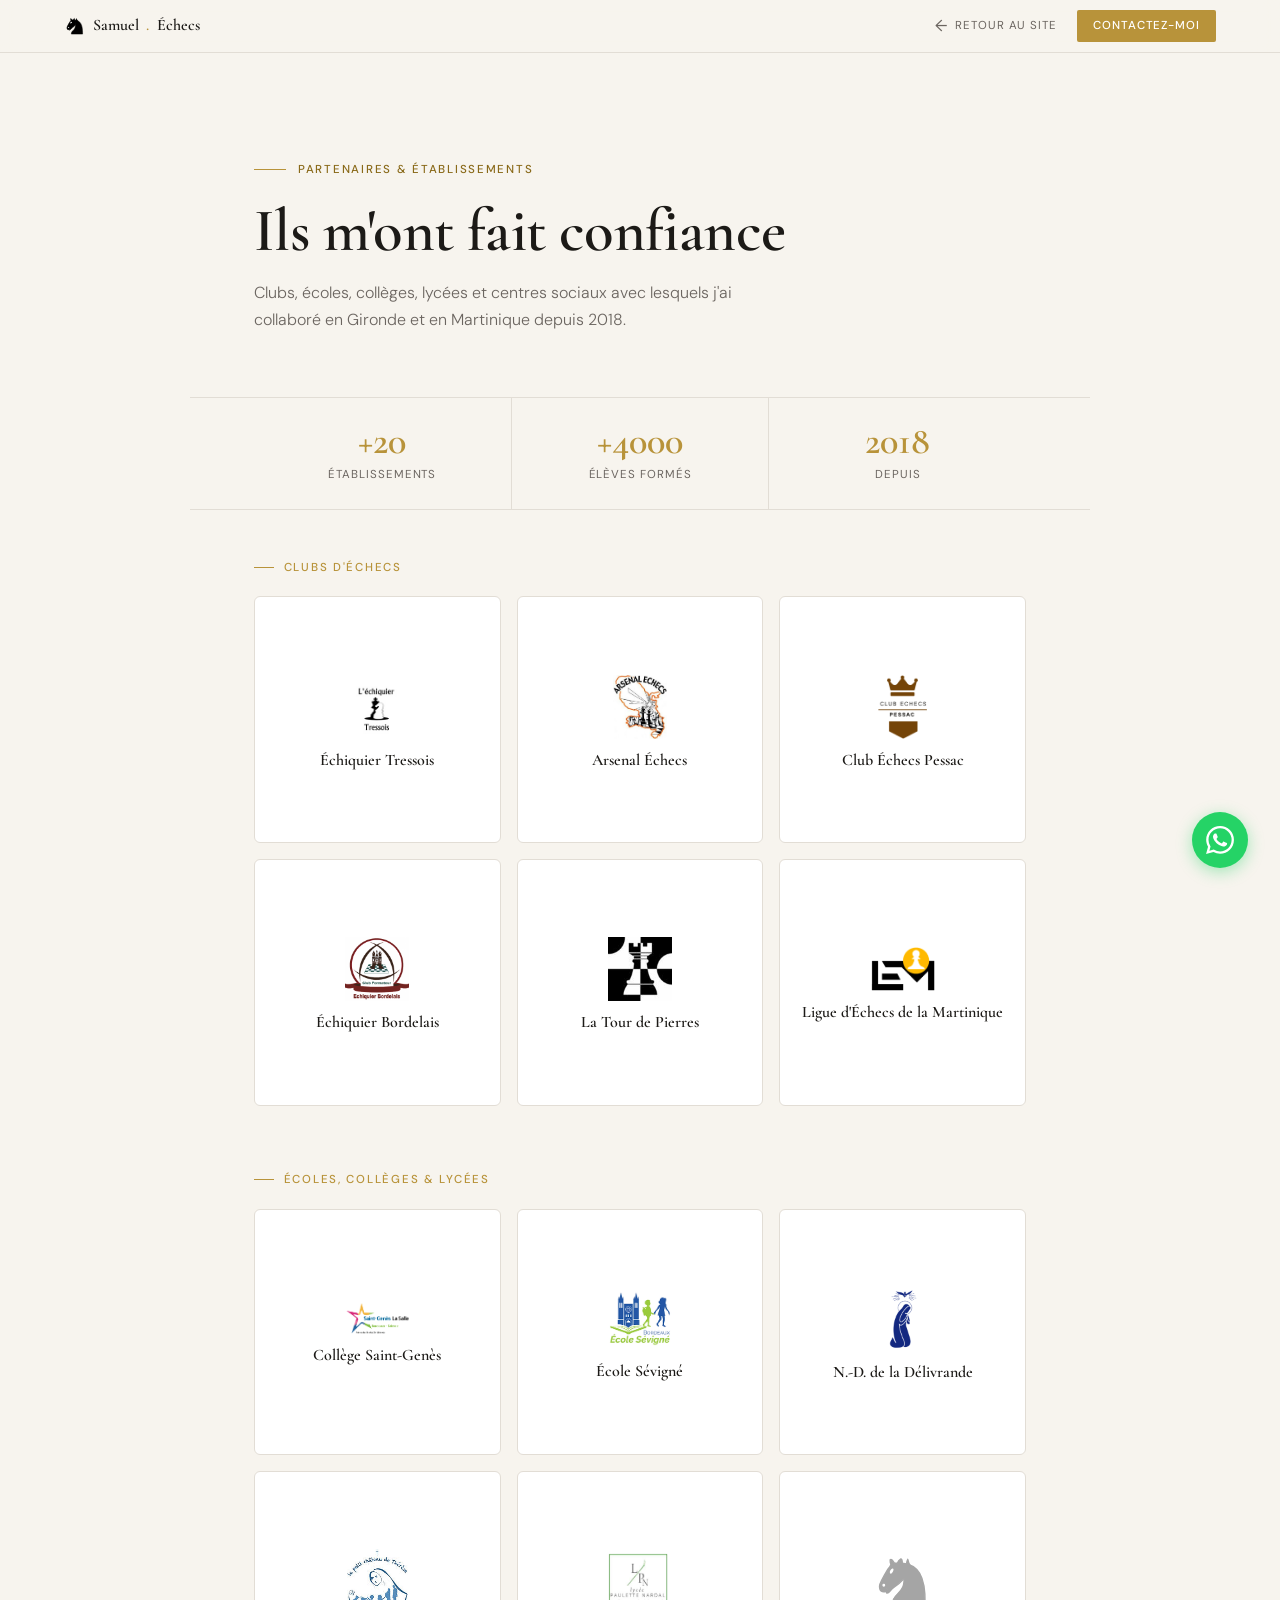
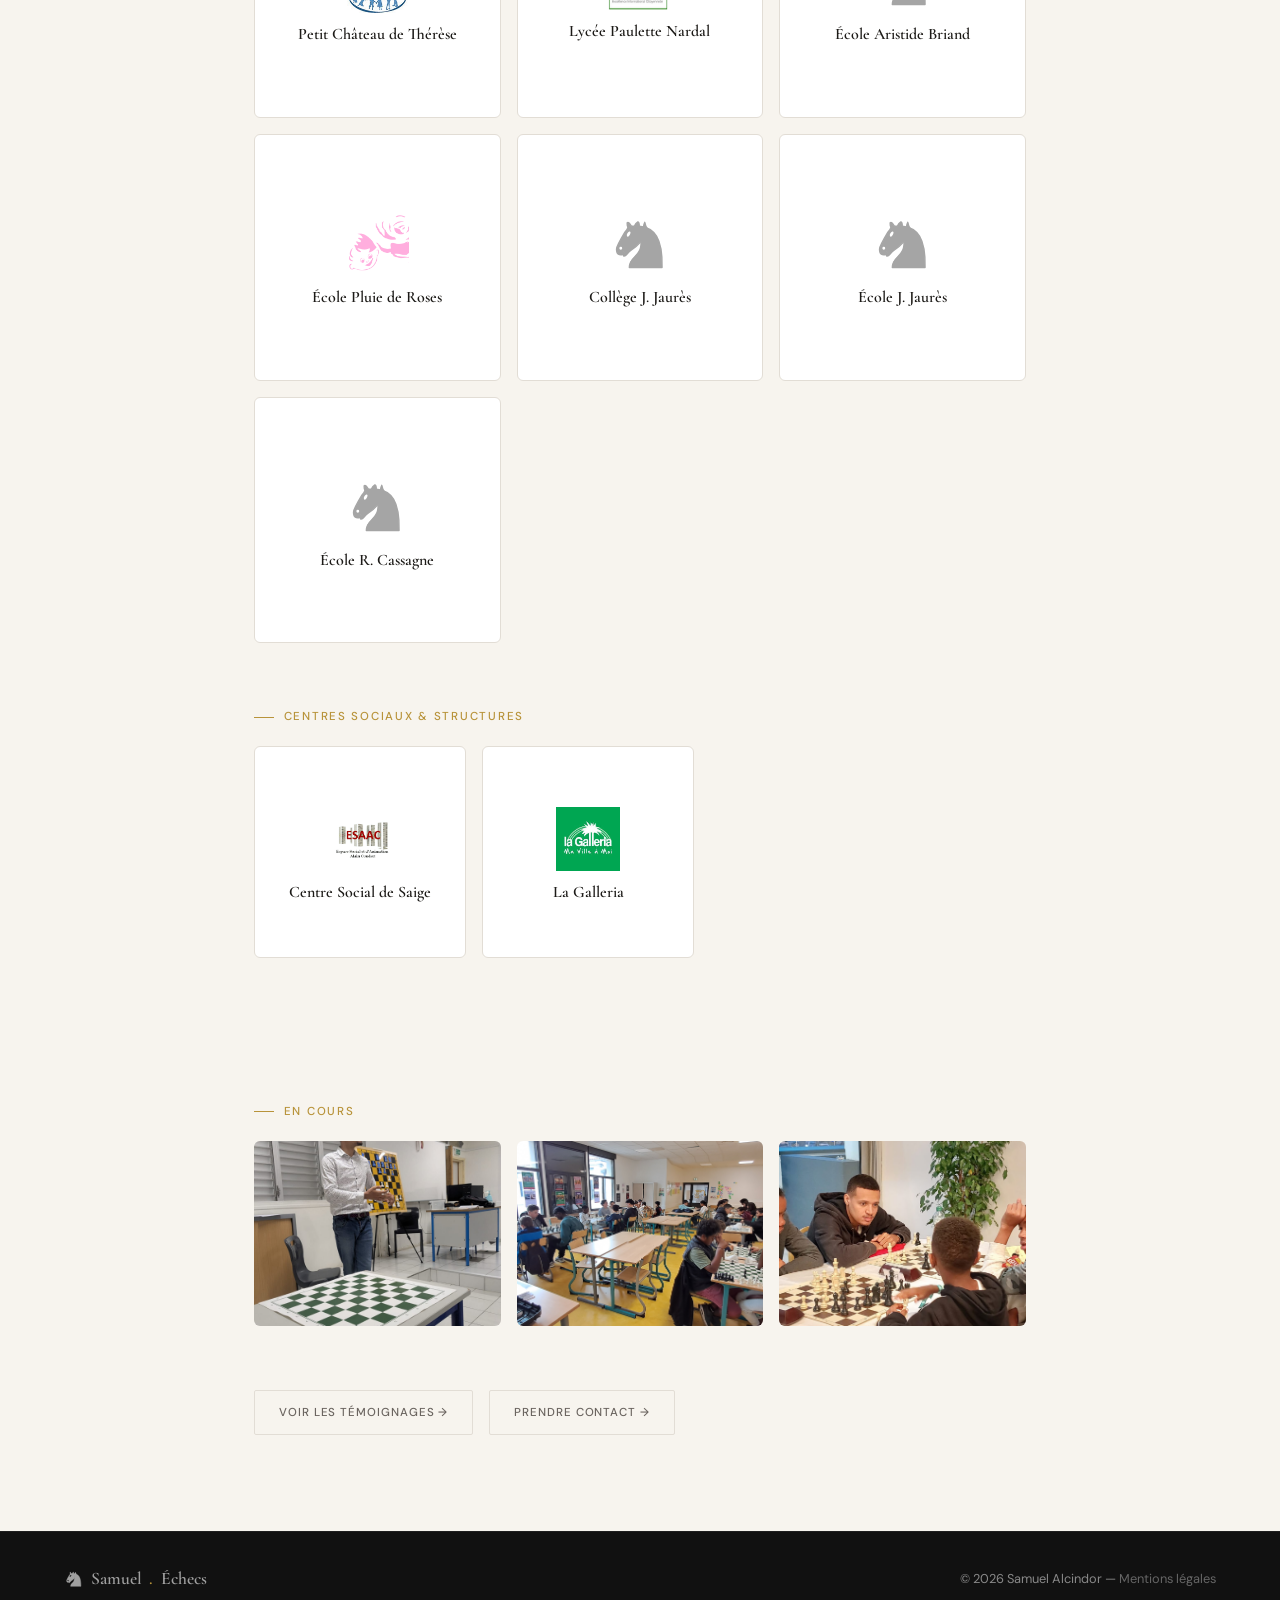
==== commit 8a45620a: "Retrait galerie photos (emojis mal positionnes)" ====
--- a/confiance.html
+++ b/confiance.html
@@ -221,22 +221,13 @@
   <p class="section-label">En cours</p>
   <div class="photos-grid">
     <div class="photo-item">
-      <img src="photos/echecs-classe-1.jpg" alt="Deux élèves concentrés sur leur partie d'échecs" loading="lazy">
+      <img src="photos/samuel-tableau.jpg" alt="Samuel Alcindor devant le tableau de démonstration">
     </div>
     <div class="photo-item">
-      <img src="photos/echecs-classe-2.jpg" alt="Deux élèves face à face autour d'un échiquier" loading="lazy">
+      <img src="photos/classe-echecs.jpg" alt="Élèves jouant aux échecs en classe">
     </div>
     <div class="photo-item">
-      <img src="photos/echecs-classe-3.jpg" alt="Groupe d'élèves jouant aux échecs en classe" loading="lazy">
-    </div>
-    <div class="photo-item">
-      <img src="photos/echecs-classe-4.jpg" alt="Élèves concentrés autour d'un échiquier" loading="lazy">
-    </div>
-    <div class="photo-item">
-      <img src="photos/echecs-classe-5.jpg" alt="Élèves jouant aux échecs en salle de classe" loading="lazy">
-    </div>
-    <div class="photo-item">
-      <img src="photos/echecs-classe-6.jpg" alt="Deux élèves en tête-à-tête aux échecs" loading="lazy">
+      <img src="photos/samuel-eleves.jpg" alt="Samuel avec ses élèves autour d'un échiquier">
     </div>
   </div>
 </div>
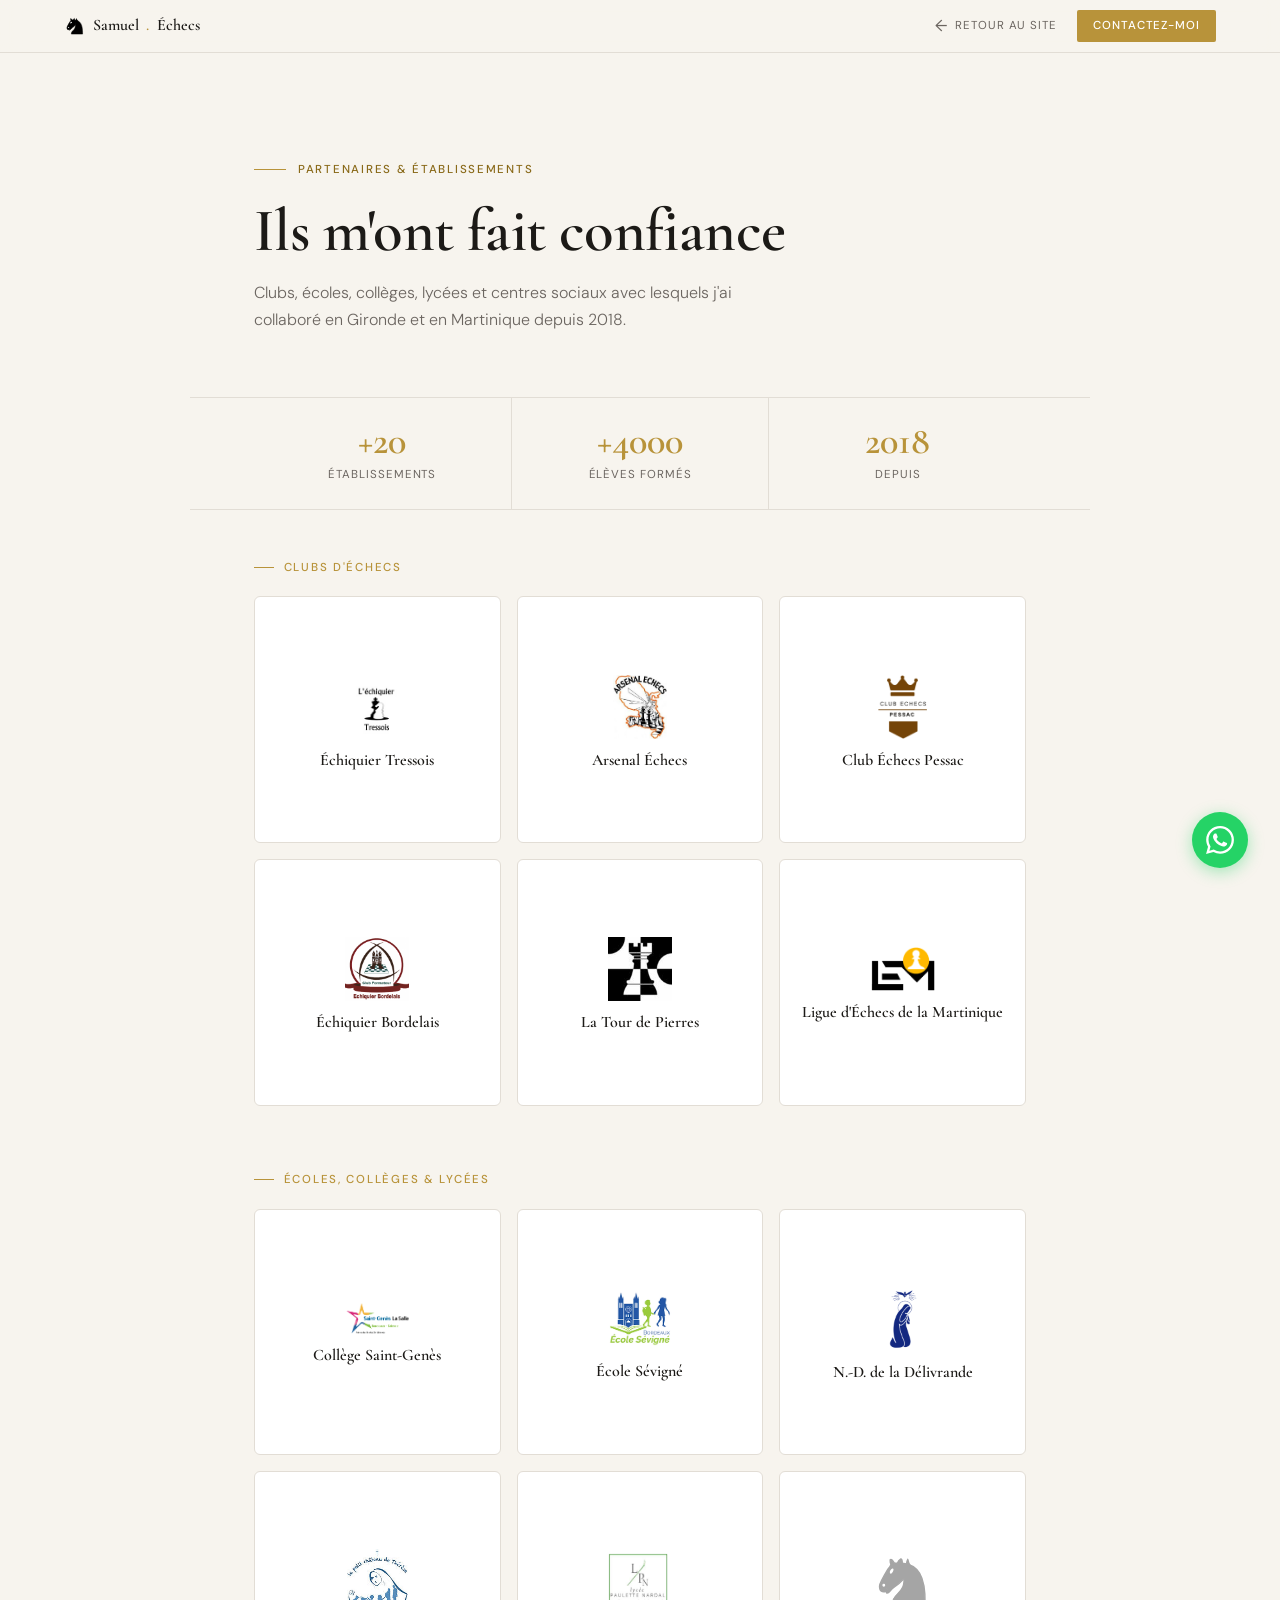
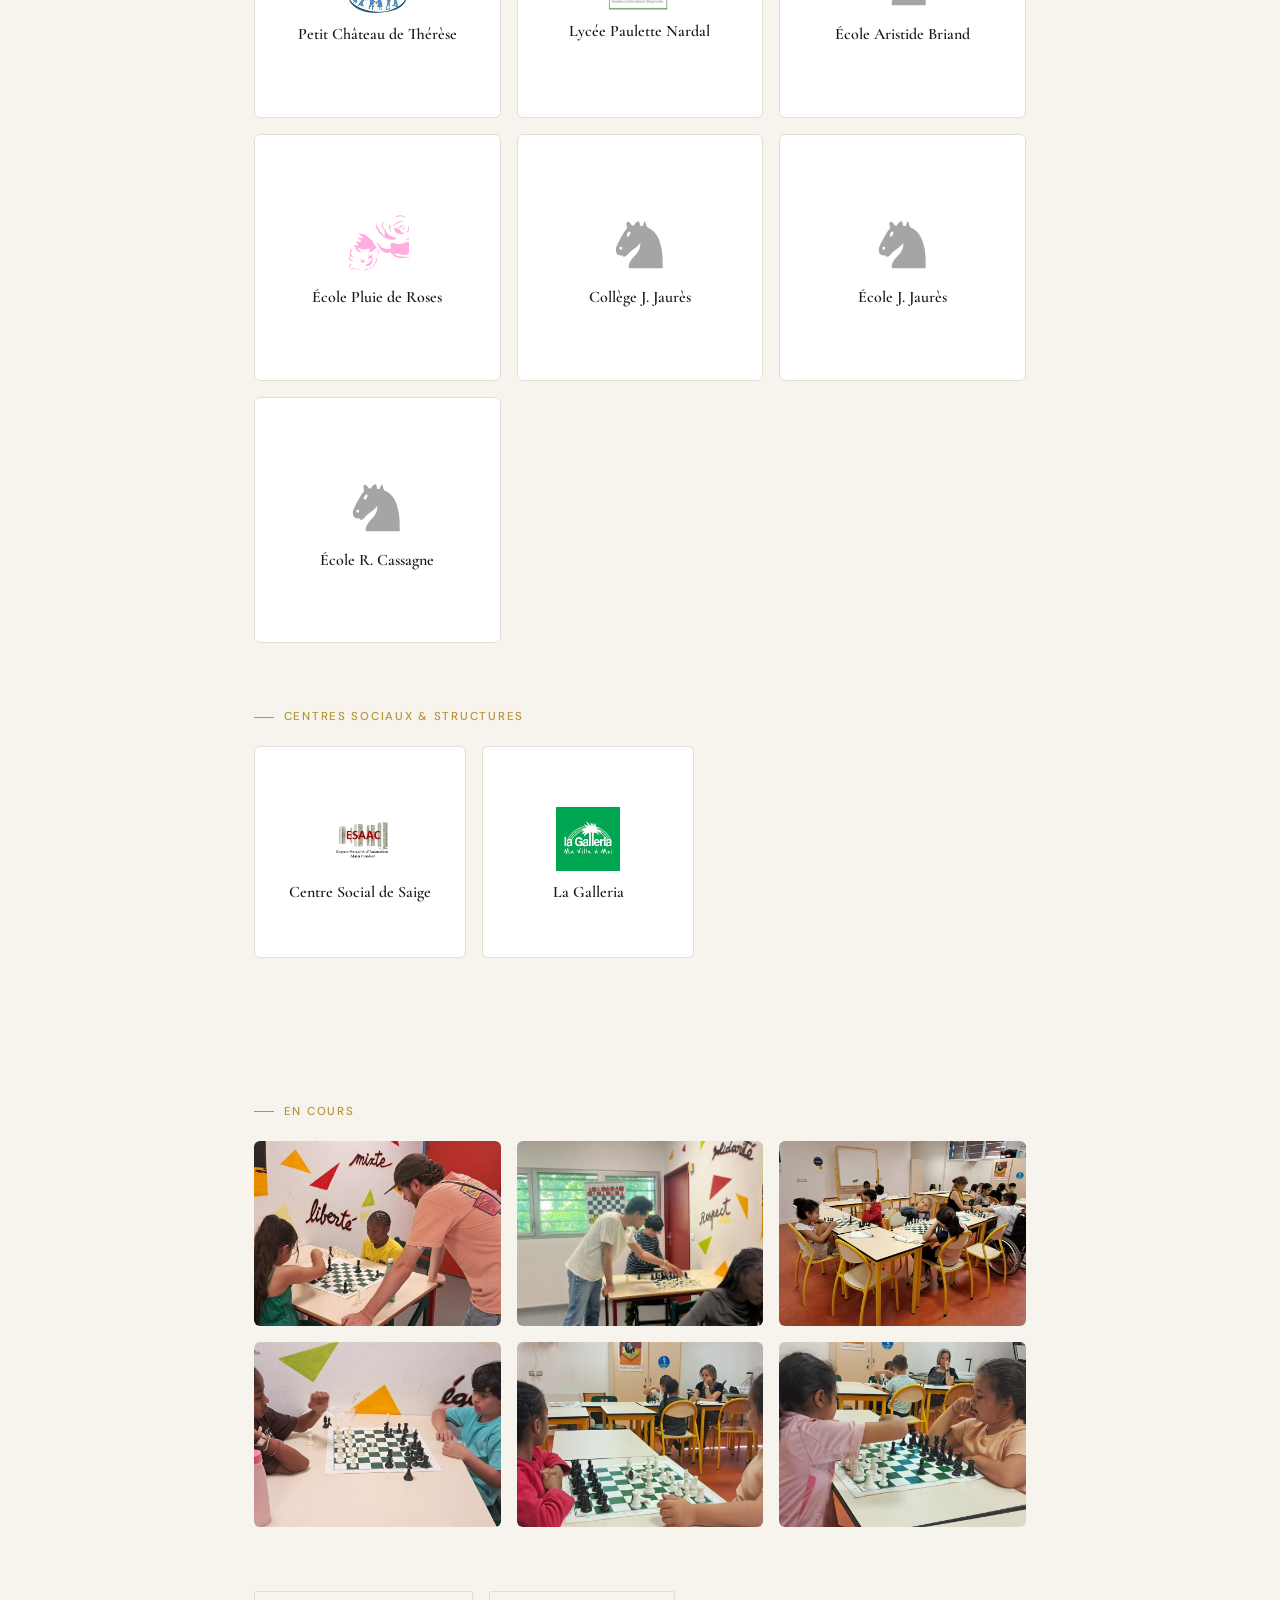
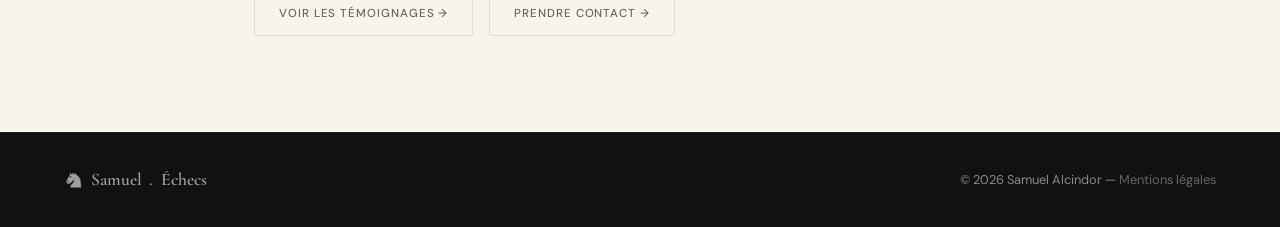
==== commit f7037f06: "Galerie photos reelle : 6 photos de cours avec autorisations Remplacement des photos placeholder par" ====
--- a/confiance.html
+++ b/confiance.html
@@ -221,13 +221,22 @@
   <p class="section-label">En cours</p>
   <div class="photos-grid">
     <div class="photo-item">
-      <img src="photos/samuel-tableau.jpg" alt="Samuel Alcindor devant le tableau de démonstration">
-    </div>
-    <div class="photo-item">
-      <img src="photos/classe-echecs.jpg" alt="Élèves jouant aux échecs en classe">
-    </div>
-    <div class="photo-item">
-      <img src="photos/samuel-eleves.jpg" alt="Samuel avec ses élèves autour d'un échiquier">
+      <img src="photos/cours-1.jpg" alt="Samuel Alcindor guide un élève pendant une partie d'échecs" loading="lazy">
+    </div>
+    <div class="photo-item">
+      <img src="photos/cours-2.jpg" alt="Samuel Alcindor explique une position devant un tableau d'échecs" loading="lazy">
+    </div>
+    <div class="photo-item">
+      <img src="photos/cours-3.jpg" alt="Vue d'ensemble d'un cours d'échecs parascolaire" loading="lazy">
+    </div>
+    <div class="photo-item">
+      <img src="photos/cours-4.jpg" alt="Deux élèves concentrés face à face autour d'un échiquier" loading="lazy">
+    </div>
+    <div class="photo-item">
+      <img src="photos/cours-5.jpg" alt="Deux élèves en pleine partie d'échecs" loading="lazy">
+    </div>
+    <div class="photo-item">
+      <img src="photos/cours-6.jpg" alt="Élèves concentrés sur leur partie d'échecs en classe" loading="lazy">
     </div>
   </div>
 </div>
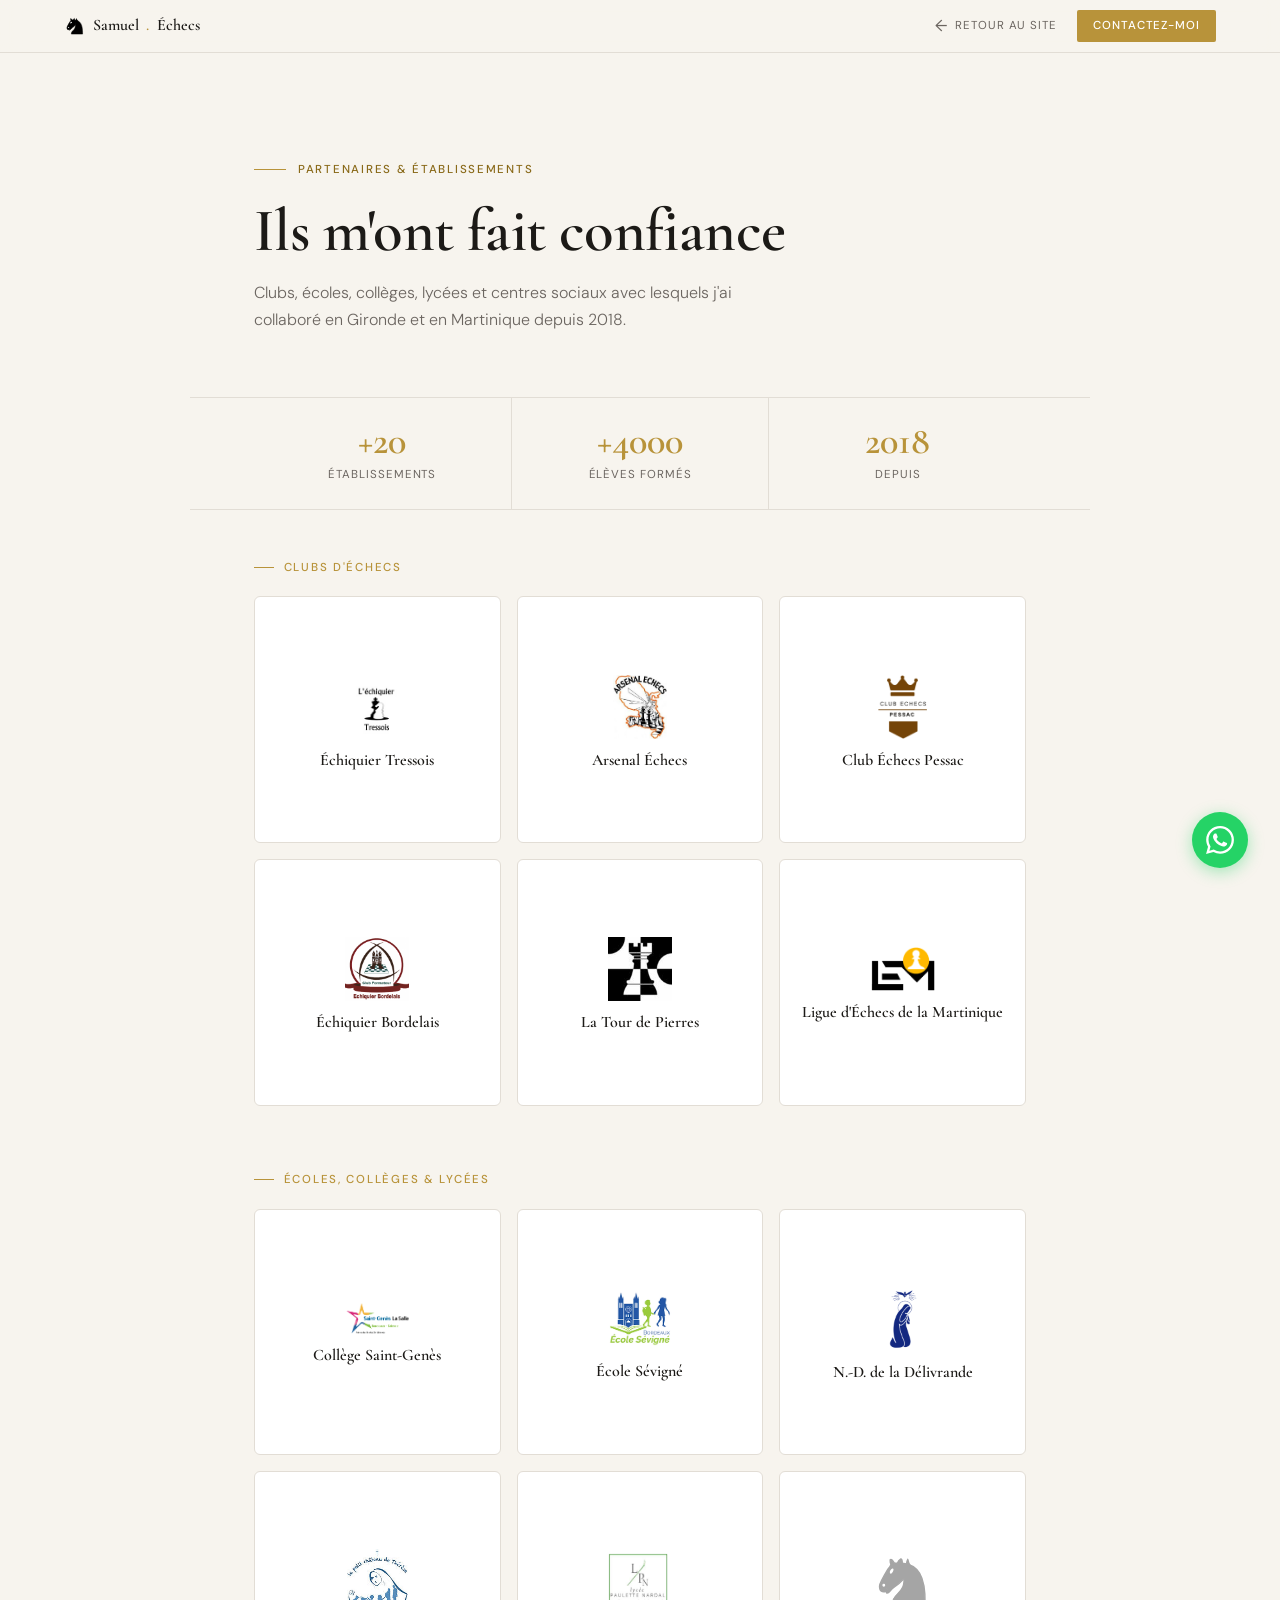
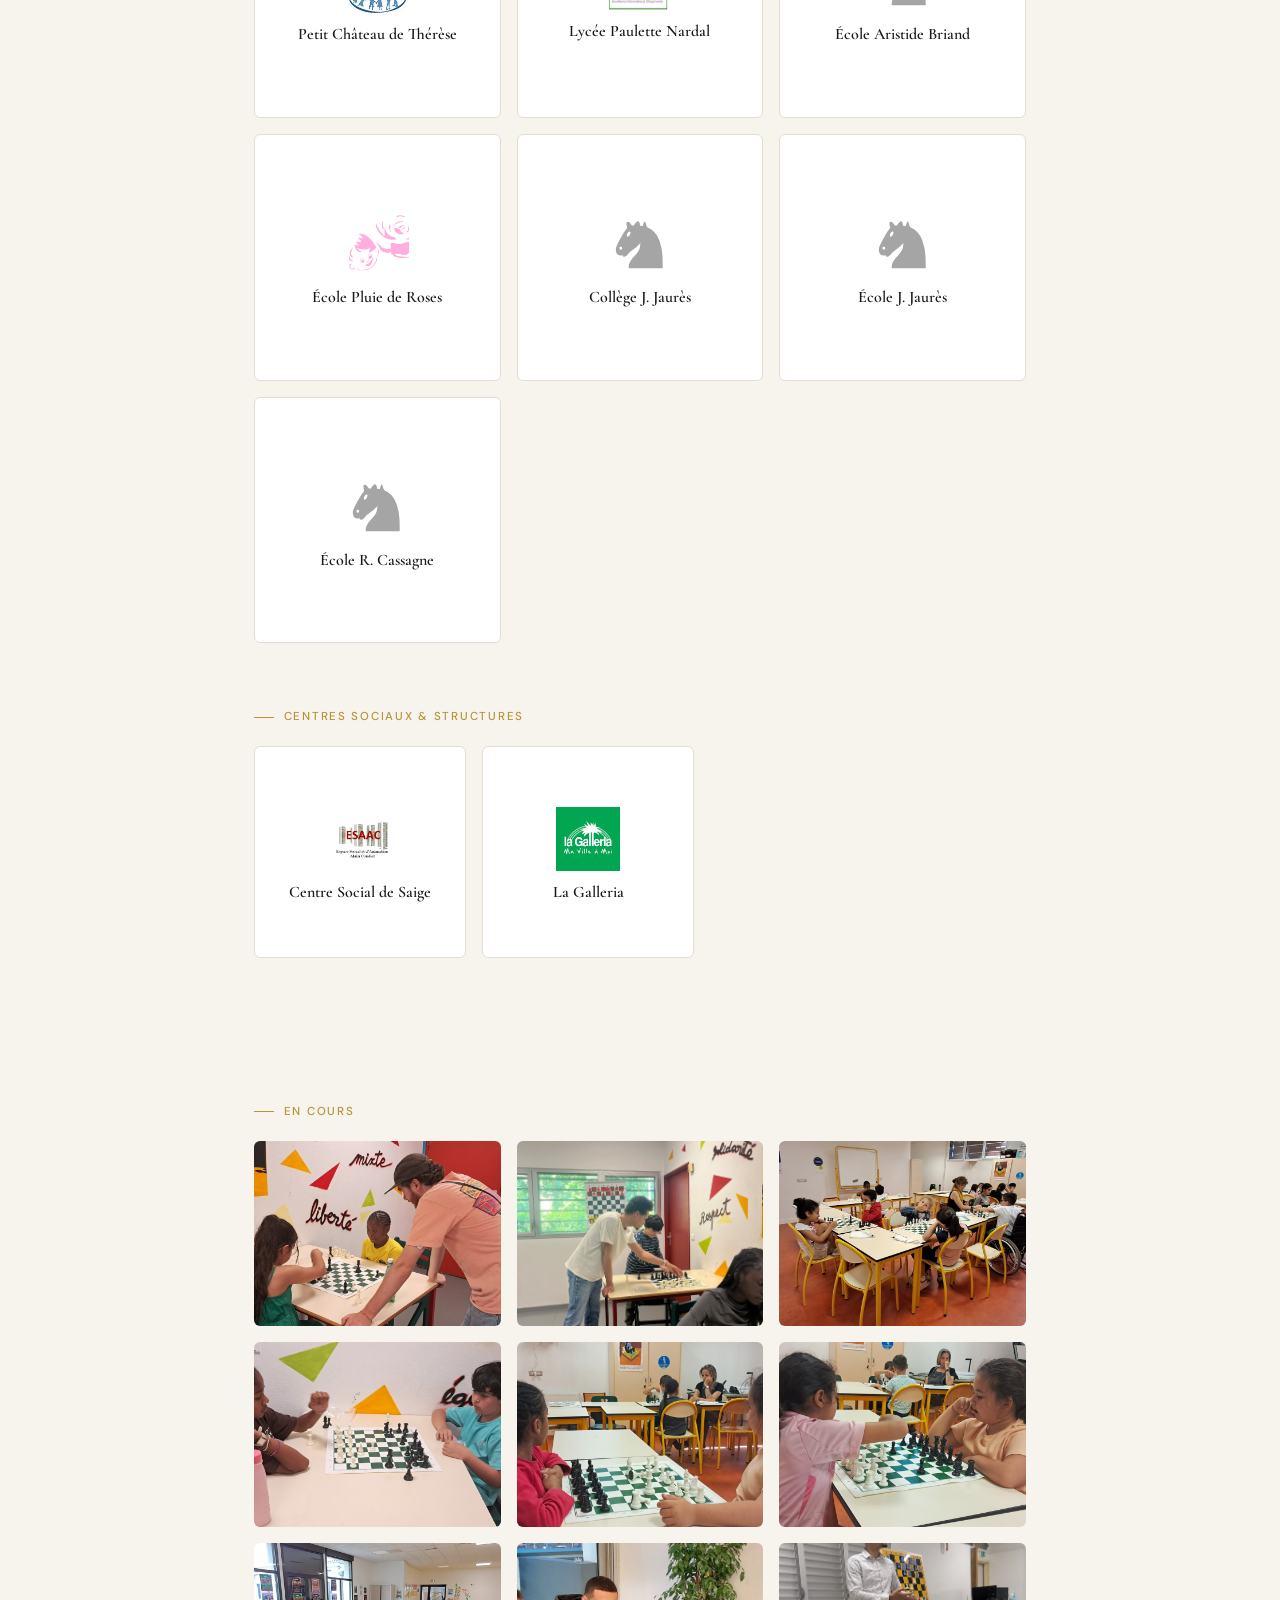
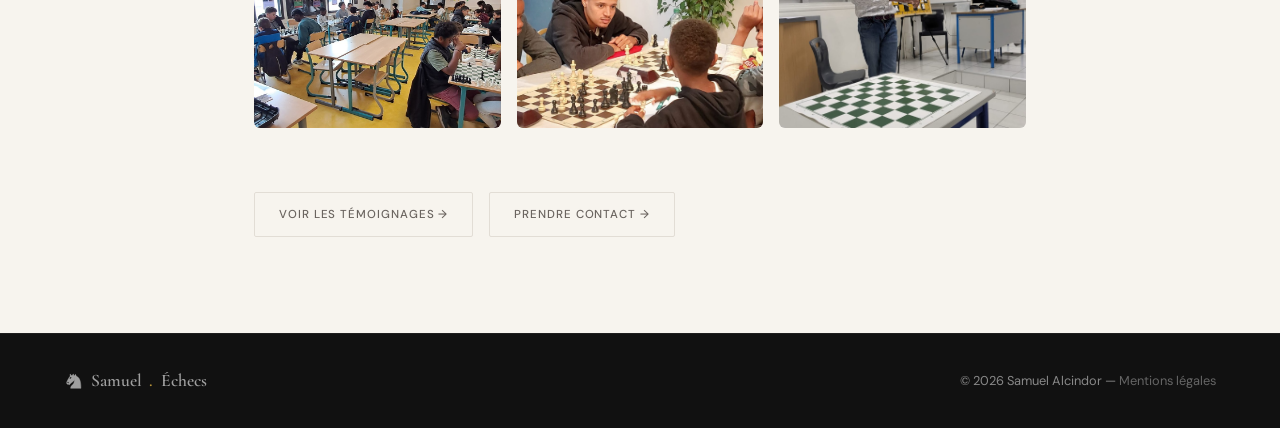
==== commit 7fd5dc73: "Ajout 3 photos supplementaires : grande salle, tournoi Martinique, tableau demo" ====
--- a/confiance.html
+++ b/confiance.html
@@ -238,6 +238,15 @@
     <div class="photo-item">
       <img src="photos/cours-6.jpg" alt="Élèves concentrés sur leur partie d'échecs en classe" loading="lazy">
     </div>
+    <div class="photo-item">
+      <img src="photos/cours-7.jpg" alt="Salle pleine d'élèves en cours d'échecs parascolaire" loading="lazy">
+    </div>
+    <div class="photo-item">
+      <img src="photos/cours-8.jpg" alt="Samuel Alcindor en tournoi avec des élèves" loading="lazy">
+    </div>
+    <div class="photo-item">
+      <img src="photos/cours-9.jpg" alt="Samuel Alcindor présente une position au tableau d'échecs" loading="lazy">
+    </div>
   </div>
 </div>
 
